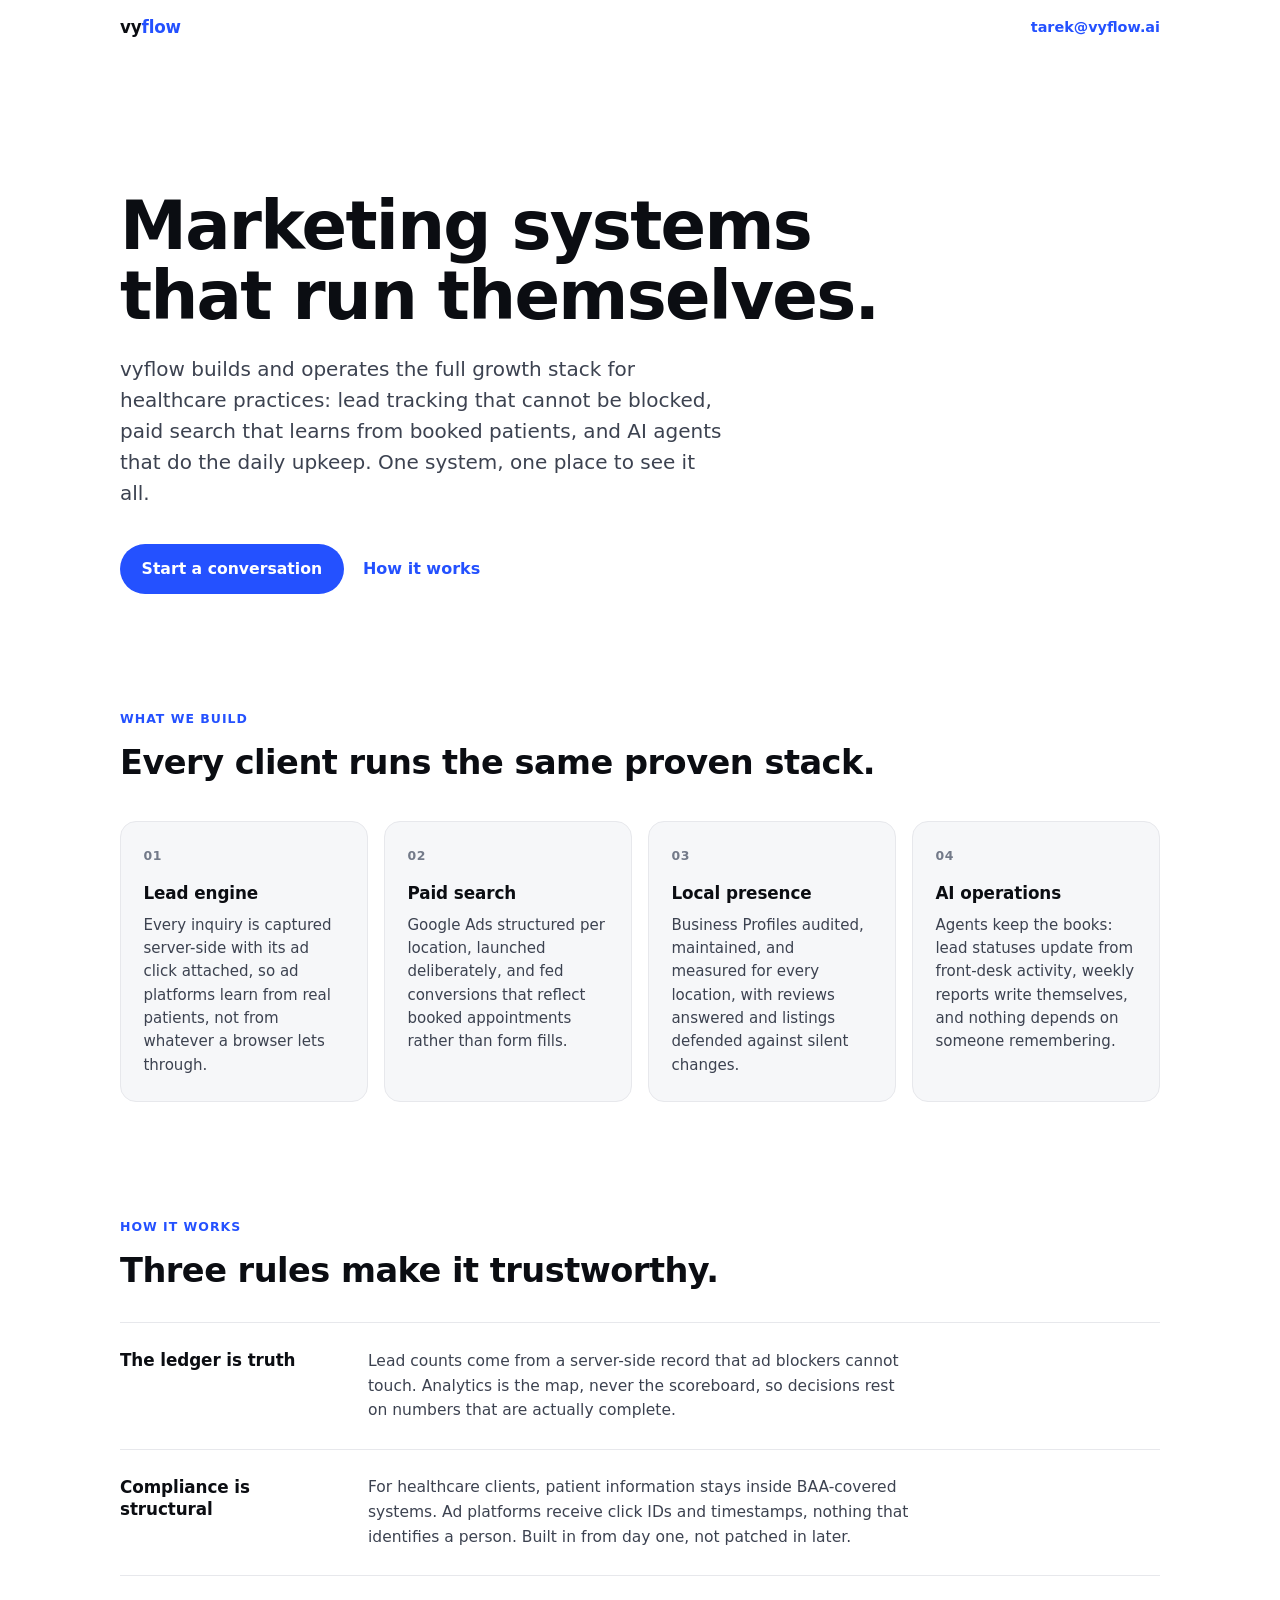
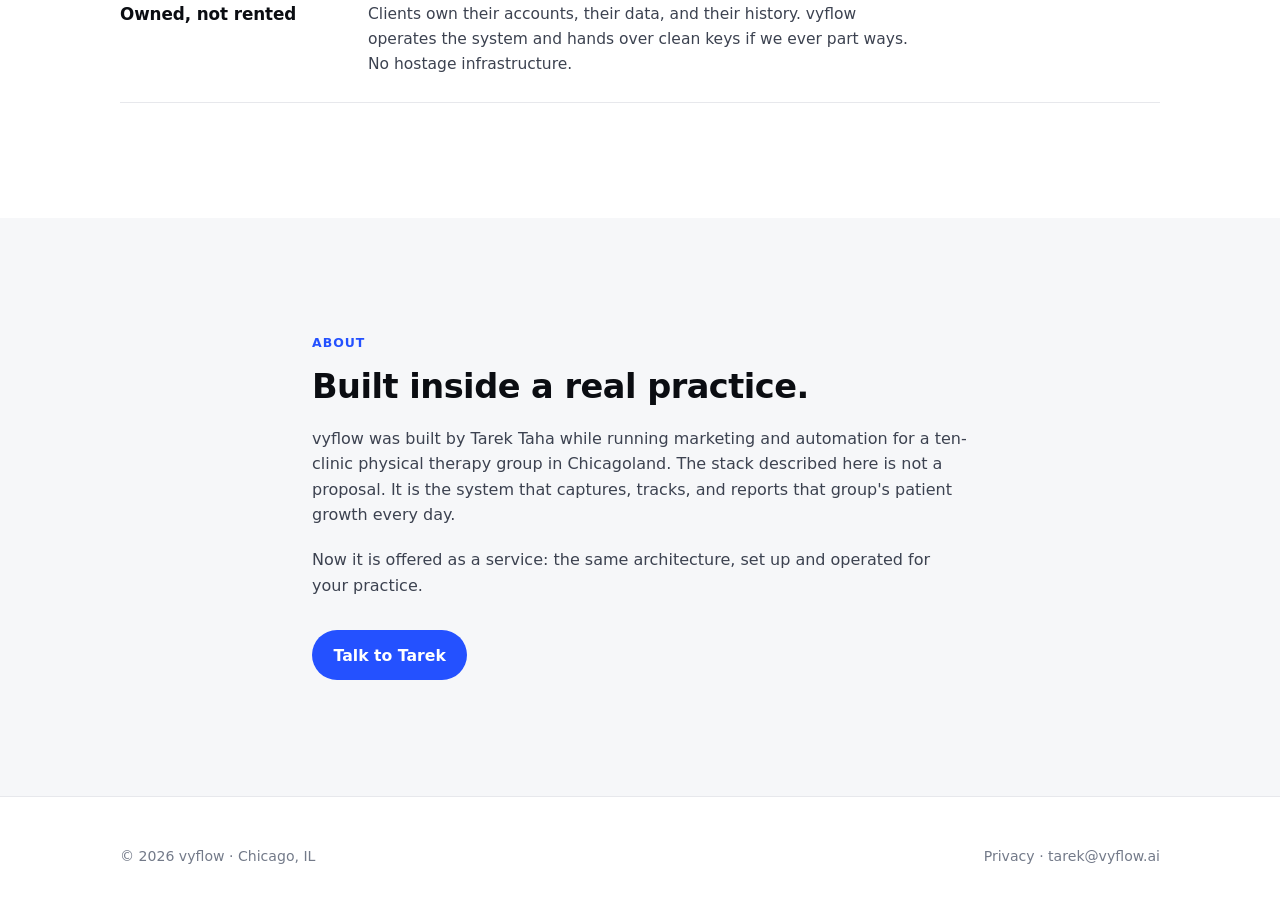
==== index.html @ 891d35fe "vyflow HQ repo: site v1 (apple-design skill), docs, scripts Co-Authored-By: Claude Fable 5 <noreply@" ====
<!doctype html>
<html lang="en">
<head>
<meta charset="utf-8">
<meta name="viewport" content="width=device-width, initial-scale=1">
<title>vyflow · Marketing systems that run themselves</title>
<meta name="description" content="vyflow builds and operates the full growth stack for healthcare practices: lead tracking, paid search, local presence, and AI automation, wired into one accountable system.">
<style>
  :root {
    --ink: #0b0d12;
    --body: #3c4250;
    --muted: #737a89;
    --line: #e7e8ec;
    --bg: #ffffff;
    --surface: #f6f7f9;
    --accent: #2451ff;
    --accent-ink: #ffffff;
    --nav-bg: rgba(255, 255, 255, 0.68);
  }
  @media (prefers-color-scheme: dark) {
    :root {
      --ink: #f2f4f8;
      --body: #b8bdc9;
      --muted: #7e8492;
      --line: #23262e;
      --bg: #0b0d12;
      --surface: #14161c;
      --accent: #5b7bff;
      --accent-ink: #0b0d12;
      --nav-bg: rgba(11, 13, 18, 0.68);
    }
  }
  @media (prefers-reduced-transparency: reduce) {
    :root { --nav-bg: var(--bg); }
    .nav { backdrop-filter: none !important; }
  }

  * { box-sizing: border-box; margin: 0; }
  html { scroll-behavior: smooth; }
  @media (prefers-reduced-motion: reduce) { html { scroll-behavior: auto; } }

  body {
    font: 100%/1.6 system-ui, -apple-system, "Segoe UI", sans-serif;
    font-optical-sizing: auto;
    background: var(--bg);
    color: var(--body);
    -webkit-font-smoothing: antialiased;
  }
  .wrap { max-width: 68rem; margin: 0 auto; padding: 0 1.5rem; }

  /* ---------- translucent chrome, scroll-edge effect instead of a hard border ---------- */
  .nav {
    position: sticky; top: 0; z-index: 10;
    background: var(--nav-bg);
    backdrop-filter: blur(20px) saturate(180%);
    -webkit-backdrop-filter: blur(20px) saturate(180%);
  }
  .nav::after {
    content: ""; position: absolute; inset: auto 0 -1px 0; height: 1px;
    background: var(--line); opacity: 0; transition: opacity 240ms ease;
  }
  .nav.is-scrolled::after { opacity: 1; }
  .nav-inner { display: flex; align-items: center; justify-content: space-between; padding: 0.9rem 1.5rem; max-width: 68rem; margin: 0 auto; }
  .logo { font-weight: 650; font-size: 1.05rem; color: var(--ink); text-decoration: none; letter-spacing: -0.01em; }
  .logo span { color: var(--accent); }
  .nav a.cta { font-size: 0.9rem; }

  /* ---------- type scale: size-specific tracking and leading ---------- */
  h1 {
    font-size: clamp(2.4rem, 6vw, 4.2rem);
    line-height: 1.04;
    letter-spacing: -0.025em;
    font-weight: 680;
    color: var(--ink);
    text-wrap: balance;
  }
  h2 {
    font-size: clamp(1.5rem, 3vw, 2.1rem);
    line-height: 1.15;
    letter-spacing: -0.015em;
    font-weight: 650;
    color: var(--ink);
    text-wrap: balance;
  }
  h3 { font-size: 1.05rem; line-height: 1.3; letter-spacing: -0.005em; font-weight: 620; color: var(--ink); }
  .lead { font-size: clamp(1.05rem, 1.8vw, 1.25rem); line-height: 1.55; max-width: 38rem; }
  .eyebrow {
    font-size: 0.78rem; font-weight: 600; letter-spacing: 0.08em; text-transform: uppercase;
    color: var(--accent); margin-bottom: 0.9rem;
  }

  /* ---------- sections ---------- */
  section { padding: clamp(4rem, 9vw, 7.5rem) 0; }
  .hero { padding-top: clamp(4.5rem, 11vw, 8.5rem); }
  .hero p.lead { margin: 1.4rem 0 2.2rem; }

  /* buttons: feedback on press, instant */
  .btn {
    display: inline-block;
    background: var(--accent); color: var(--accent-ink);
    font-weight: 600; font-size: 0.98rem;
    padding: 0.78rem 1.35rem; border-radius: 999px;
    text-decoration: none;
    transition: transform 320ms cubic-bezier(0.25, 1, 0.35, 1), box-shadow 320ms ease;
  }
  .btn:hover { transform: translateY(-1px); box-shadow: 0 6px 20px color-mix(in srgb, var(--accent) 30%, transparent); }
  .btn:active { transform: scale(0.97); transition-duration: 90ms; }
  a.quiet { color: var(--accent); text-decoration: none; font-weight: 550; }
  a.quiet:hover { text-decoration: underline; }
  .btn-row { display: flex; gap: 1.2rem; align-items: center; flex-wrap: wrap; }

  /* cards */
  .grid { display: grid; grid-template-columns: repeat(auto-fit, minmax(15rem, 1fr)); gap: 1rem; margin-top: 2.4rem; }
  .card {
    background: var(--surface);
    border: 1px solid var(--line);
    border-radius: 16px;
    padding: 1.5rem 1.4rem;
    transition: transform 420ms cubic-bezier(0.25, 1, 0.35, 1);
  }
  .card:hover { transform: translateY(-3px); }
  .card h3 { margin-bottom: 0.55rem; }
  .card p { font-size: 0.94rem; line-height: 1.55; }
  .card .num {
    font-variant-numeric: tabular-nums;
    font-size: 0.78rem; font-weight: 600; color: var(--muted);
    display: block; margin-bottom: 1.1rem; letter-spacing: 0.06em;
  }

  /* principles list */
  .principles { display: grid; gap: 0; margin-top: 2rem; border-top: 1px solid var(--line); }
  .principle {
    display: grid; grid-template-columns: minmax(9rem, 14rem) 1fr; gap: 1.5rem;
    padding: 1.6rem 0; border-bottom: 1px solid var(--line);
  }
  .principle h3 { padding-top: 0.1rem; }
  .principle p { font-size: 0.97rem; max-width: 34rem; }
  @media (max-width: 40rem) { .principle { grid-template-columns: 1fr; gap: 0.4rem; } }

  .about { background: var(--surface); }
  .about .wrap { max-width: 44rem; }
  .about p { margin-top: 1.2rem; }

  footer { padding: 3rem 0 3.5rem; border-top: 1px solid var(--line); }
  .foot { display: flex; justify-content: space-between; gap: 1rem; flex-wrap: wrap; font-size: 0.88rem; color: var(--muted); }
  .foot a { color: var(--muted); text-decoration: none; }
  .foot a:hover { color: var(--ink); }

  /* entrance: one orchestrated hero reveal, nothing scroll-triggered */
  .reveal { opacity: 0; transform: translateY(14px); animation: rise 700ms cubic-bezier(0.25, 1, 0.35, 1) forwards; }
  .reveal.d1 { animation-delay: 90ms; }
  .reveal.d2 { animation-delay: 180ms; }
  @keyframes rise { to { opacity: 1; transform: none; } }
  @media (prefers-reduced-motion: reduce) {
    .reveal { animation: fadein 240ms ease forwards; transform: none; }
    @keyframes fadein { to { opacity: 1; } }
    .btn, .card { transition: none; }
  }
</style>
</head>
<body>

<nav class="nav" id="nav">
  <div class="nav-inner">
    <a class="logo" href="/">vy<span>flow</span></a>
    <a class="quiet cta" href="mailto:tarek@vyflow.ai">tarek@vyflow.ai</a>
  </div>
</nav>

<header class="hero">
  <div class="wrap">
    <h1 class="reveal">Marketing systems that run themselves.</h1>
    <p class="lead reveal d1">vyflow builds and operates the full growth stack for healthcare practices: lead tracking that cannot be blocked, paid search that learns from booked patients, and AI agents that do the daily upkeep. One system, one place to see it all.</p>
    <div class="btn-row reveal d2">
      <a class="btn" href="mailto:tarek@vyflow.ai">Start a conversation</a>
      <a class="quiet" href="#how">How it works</a>
    </div>
  </div>
</header>

<section id="what">
  <div class="wrap">
    <div class="eyebrow">What we build</div>
    <h2>Every client runs the same proven stack.</h2>
    <div class="grid">
      <div class="card">
        <span class="num">01</span>
        <h3>Lead engine</h3>
        <p>Every inquiry is captured server-side with its ad click attached, so ad platforms learn from real patients, not from whatever a browser lets through.</p>
      </div>
      <div class="card">
        <span class="num">02</span>
        <h3>Paid search</h3>
        <p>Google Ads structured per location, launched deliberately, and fed conversions that reflect booked appointments rather than form fills.</p>
      </div>
      <div class="card">
        <span class="num">03</span>
        <h3>Local presence</h3>
        <p>Business Profiles audited, maintained, and measured for every location, with reviews answered and listings defended against silent changes.</p>
      </div>
      <div class="card">
        <span class="num">04</span>
        <h3>AI operations</h3>
        <p>Agents keep the books: lead statuses update from front-desk activity, weekly reports write themselves, and nothing depends on someone remembering.</p>
      </div>
    </div>
  </div>
</section>

<section id="how" style="padding-top:0">
  <div class="wrap">
    <div class="eyebrow">How it works</div>
    <h2>Three rules make it trustworthy.</h2>
    <div class="principles">
      <div class="principle">
        <h3>The ledger is truth</h3>
        <p>Lead counts come from a server-side record that ad blockers cannot touch. Analytics is the map, never the scoreboard, so decisions rest on numbers that are actually complete.</p>
      </div>
      <div class="principle">
        <h3>Compliance is structural</h3>
        <p>For healthcare clients, patient information stays inside BAA-covered systems. Ad platforms receive click IDs and timestamps, nothing that identifies a person. Built in from day one, not patched in later.</p>
      </div>
      <div class="principle">
        <h3>Owned, not rented</h3>
        <p>Clients own their accounts, their data, and their history. vyflow operates the system and hands over clean keys if we ever part ways. No hostage infrastructure.</p>
      </div>
    </div>
  </div>
</section>

<section class="about" id="about">
  <div class="wrap">
    <div class="eyebrow">About</div>
    <h2>Built inside a real practice.</h2>
    <p>vyflow was built by Tarek Taha while running marketing and automation for a ten-clinic physical therapy group in Chicagoland. The stack described here is not a proposal. It is the system that captures, tracks, and reports that group's patient growth every day.</p>
    <p>Now it is offered as a service: the same architecture, set up and operated for your practice.</p>
    <p style="margin-top:2rem"><a class="btn" href="mailto:tarek@vyflow.ai">Talk to Tarek</a></p>
  </div>
</section>

<footer>
  <div class="wrap foot">
    <div>© 2026 vyflow · Chicago, IL</div>
    <div><a href="/privacy.html">Privacy</a> · <a href="mailto:tarek@vyflow.ai">tarek@vyflow.ai</a></div>
  </div>
</footer>

<script>
  // Scroll-edge effect on the translucent nav: divider appears only when content passes under it.
  const nav = document.getElementById('nav');
  addEventListener('scroll', () => nav.classList.toggle('is-scrolled', scrollY > 8), { passive: true });
</script>
</body>
</html>
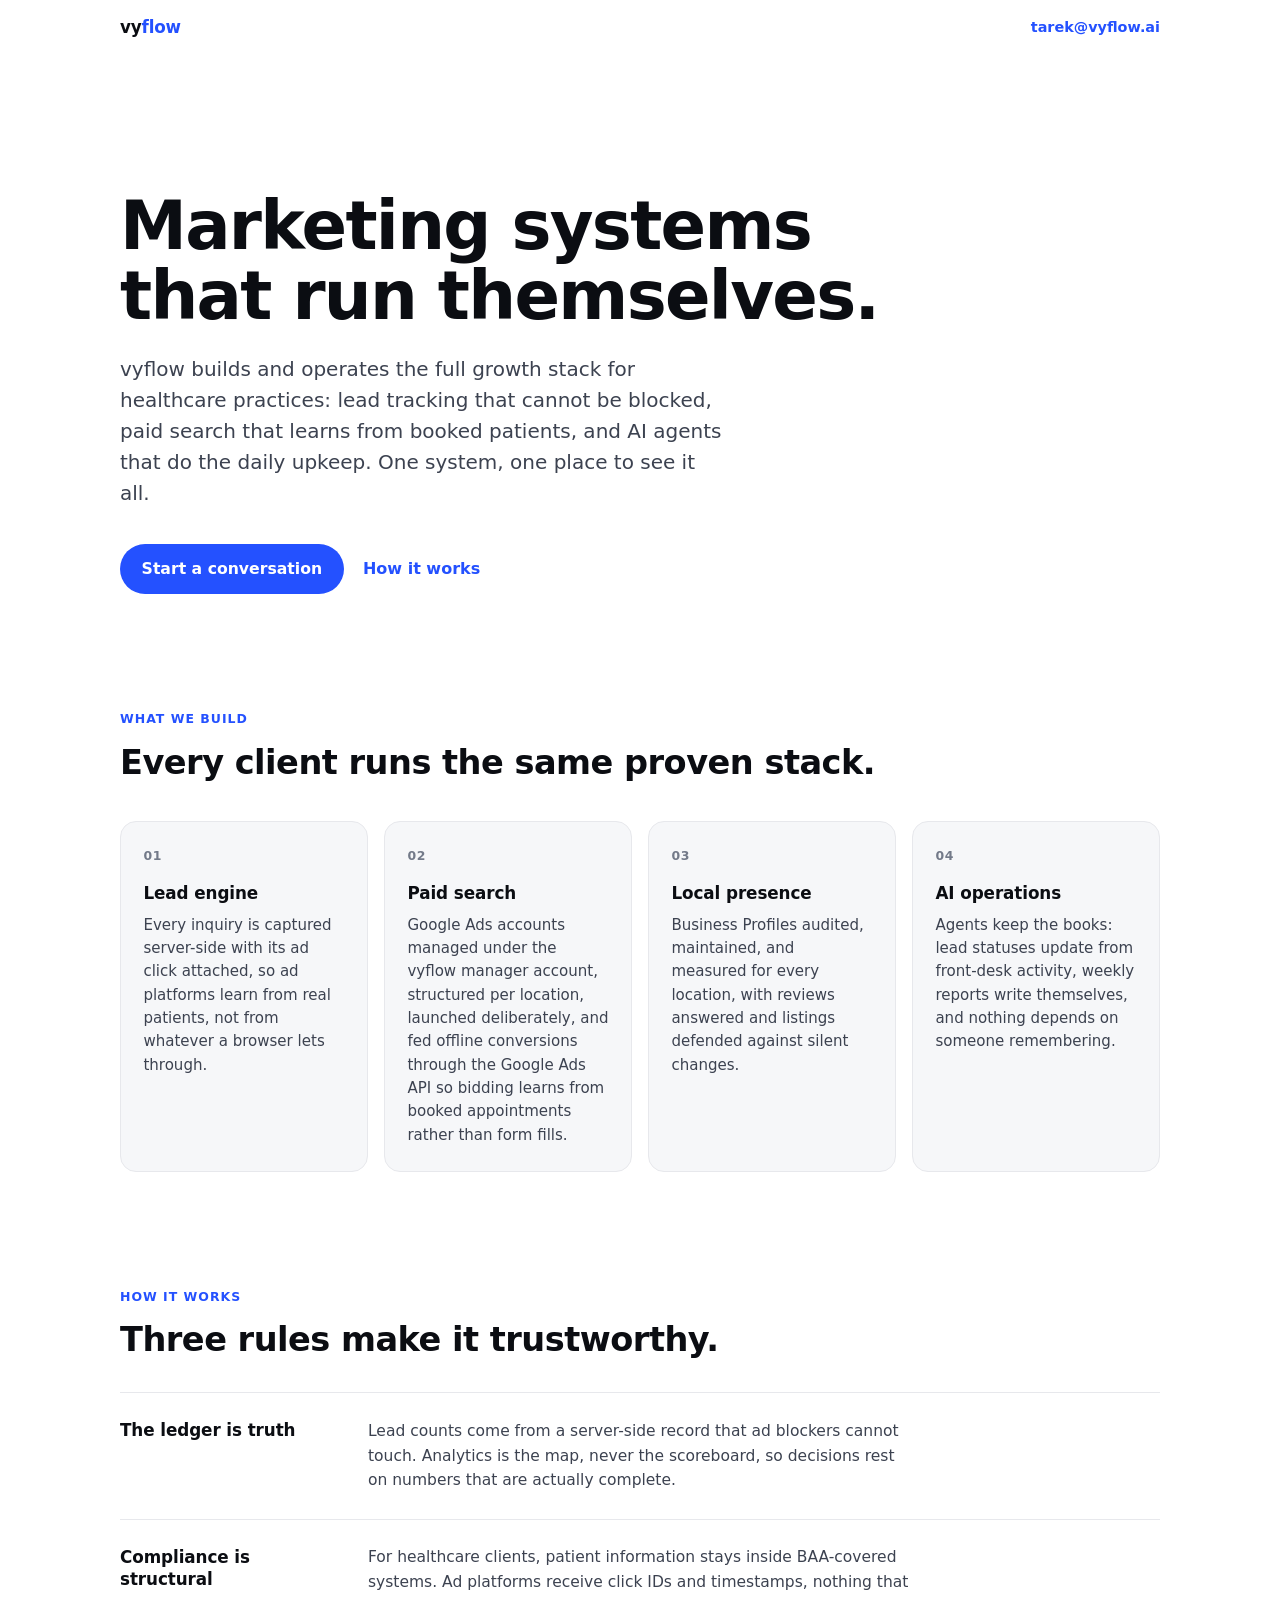
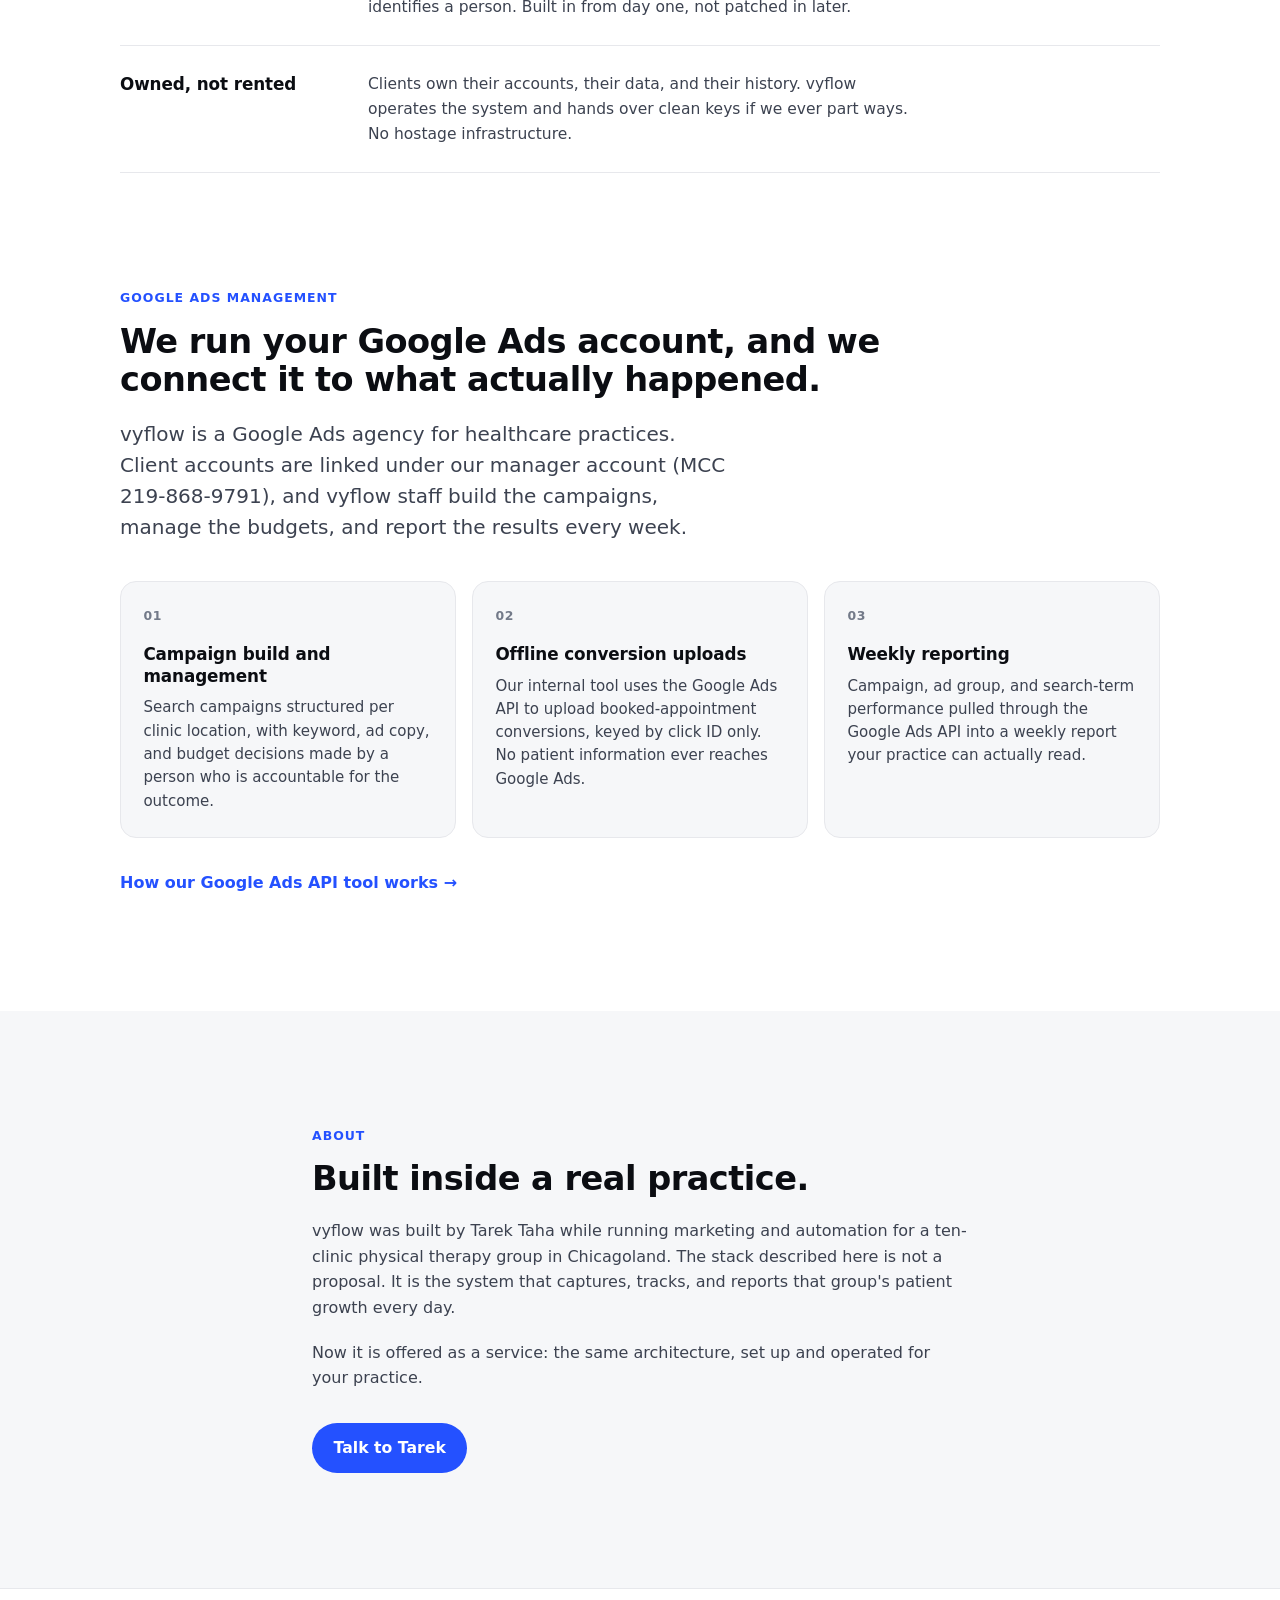
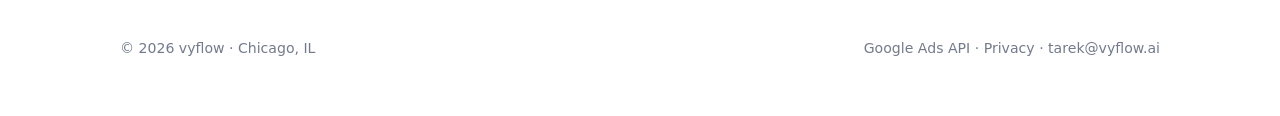
==== commit 9b513263: "site: add Google Ads API tool page, Google Ads management section, privacy data-handling section Goo" ====
--- a/index.html
+++ b/index.html
@@ -4,7 +4,7 @@
 <meta charset="utf-8">
 <meta name="viewport" content="width=device-width, initial-scale=1">
 <title>vyflow · Marketing systems that run themselves</title>
-<meta name="description" content="vyflow builds and operates the full growth stack for healthcare practices: lead tracking, paid search, local presence, and AI automation, wired into one accountable system.">
+<meta name="description" content="vyflow builds and operates the full growth stack for healthcare practices: Google Ads management, lead tracking, local presence, and AI automation, wired into one accountable system.">
 <style>
   :root {
     --ink: #0b0d12;
@@ -191,7 +191,7 @@
       <div class="card">
         <span class="num">02</span>
         <h3>Paid search</h3>
-        <p>Google Ads structured per location, launched deliberately, and fed conversions that reflect booked appointments rather than form fills.</p>
+        <p>Google Ads accounts managed under the vyflow manager account, structured per location, launched deliberately, and fed offline conversions through the Google Ads API so bidding learns from booked appointments rather than form fills.</p>
       </div>
       <div class="card">
         <span class="num">03</span>
@@ -228,6 +228,32 @@
   </div>
 </section>
 
+<section id="google-ads" style="padding-top:0">
+  <div class="wrap">
+    <div class="eyebrow">Google Ads management</div>
+    <h2>We run your Google Ads account, and we connect it to what actually happened.</h2>
+    <p class="lead" style="margin-top:1.2rem">vyflow is a Google Ads agency for healthcare practices. Client accounts are linked under our manager account (MCC 219-868-9791), and vyflow staff build the campaigns, manage the budgets, and report the results every week.</p>
+    <div class="grid">
+      <div class="card">
+        <span class="num">01</span>
+        <h3>Campaign build and management</h3>
+        <p>Search campaigns structured per clinic location, with keyword, ad copy, and budget decisions made by a person who is accountable for the outcome.</p>
+      </div>
+      <div class="card">
+        <span class="num">02</span>
+        <h3>Offline conversion uploads</h3>
+        <p>Our internal tool uses the Google Ads API to upload booked-appointment conversions, keyed by click ID only. No patient information ever reaches Google Ads.</p>
+      </div>
+      <div class="card">
+        <span class="num">03</span>
+        <h3>Weekly reporting</h3>
+        <p>Campaign, ad group, and search-term performance pulled through the Google Ads API into a weekly report your practice can actually read.</p>
+      </div>
+    </div>
+    <p style="margin-top:2rem"><a class="quiet" href="/google-ads-api.html">How our Google Ads API tool works &rarr;</a></p>
+  </div>
+</section>
+
 <section class="about" id="about">
   <div class="wrap">
     <div class="eyebrow">About</div>
@@ -241,7 +267,7 @@
 <footer>
   <div class="wrap foot">
     <div>© 2026 vyflow · Chicago, IL</div>
-    <div><a href="/privacy.html">Privacy</a> · <a href="mailto:tarek@vyflow.ai">tarek@vyflow.ai</a></div>
+    <div><a href="/google-ads-api.html">Google Ads API</a> · <a href="/privacy.html">Privacy</a> · <a href="mailto:tarek@vyflow.ai">tarek@vyflow.ai</a></div>
   </div>
 </footer>
 
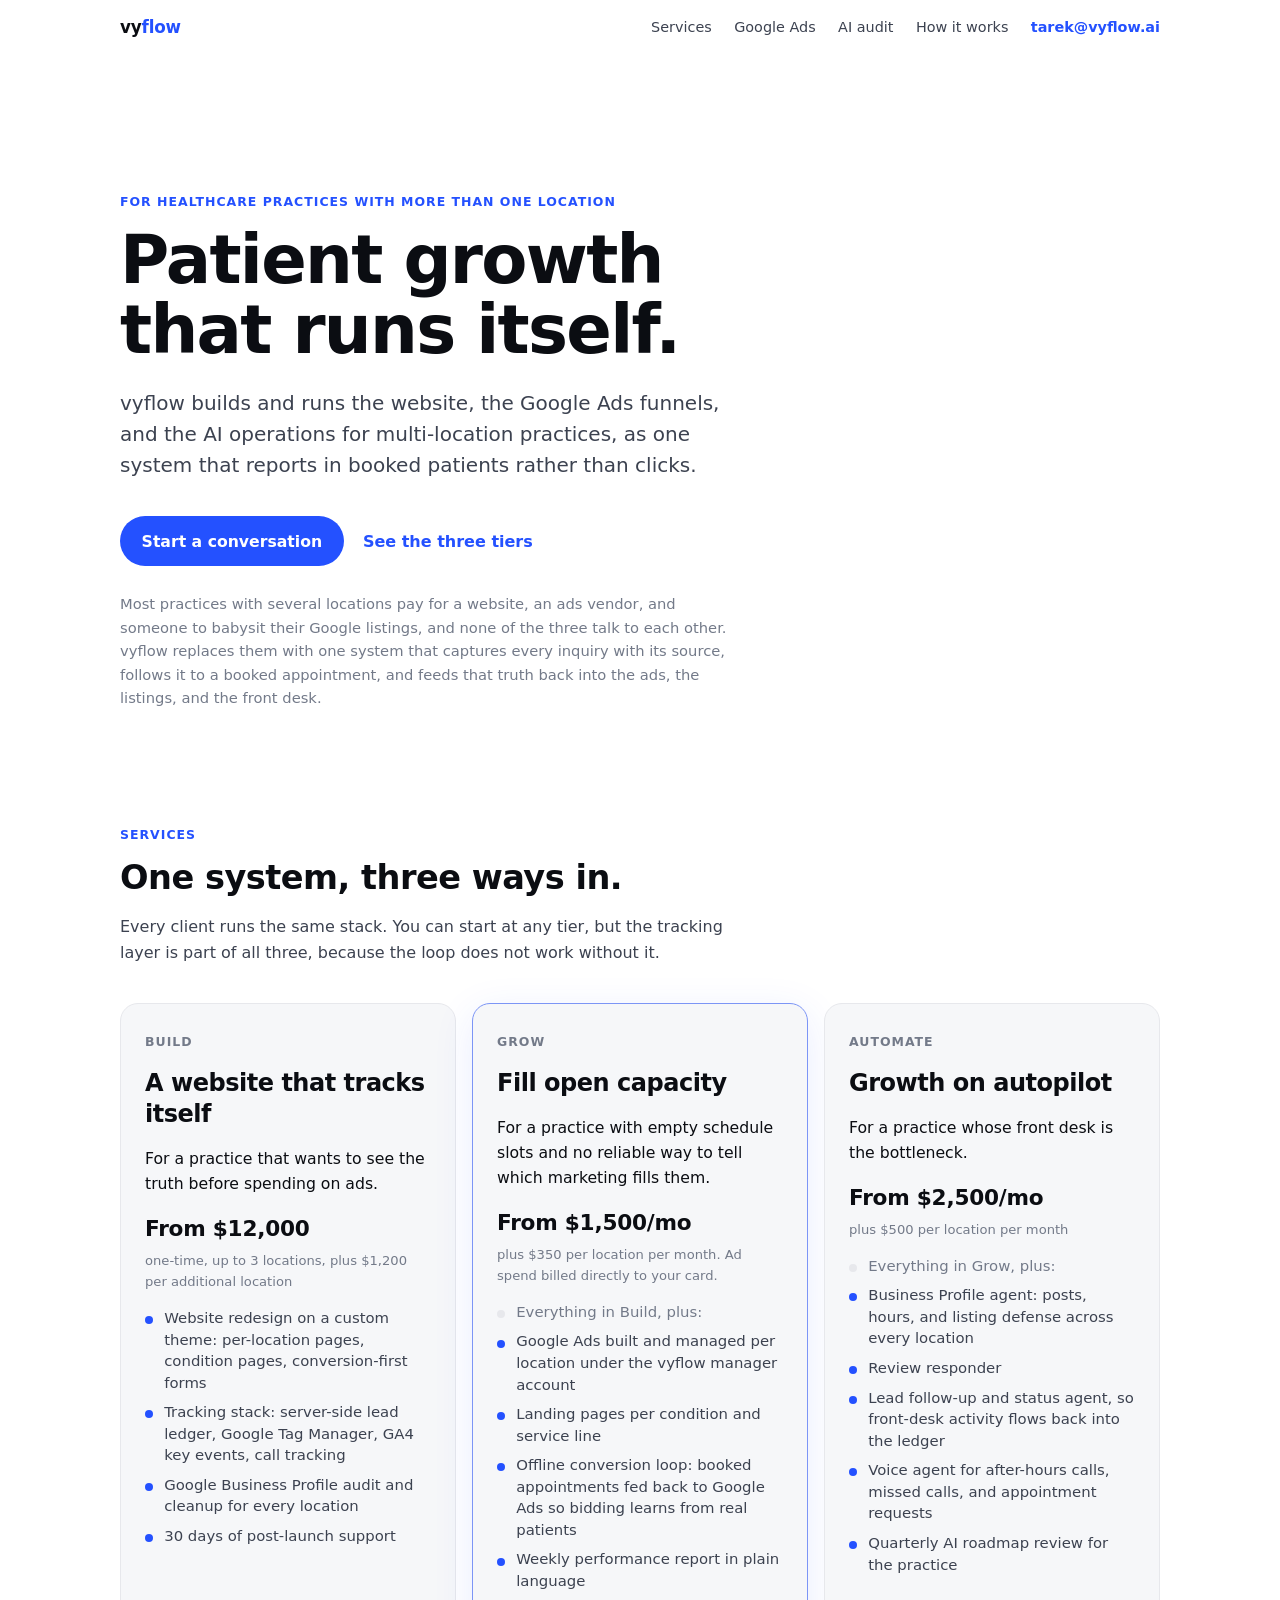
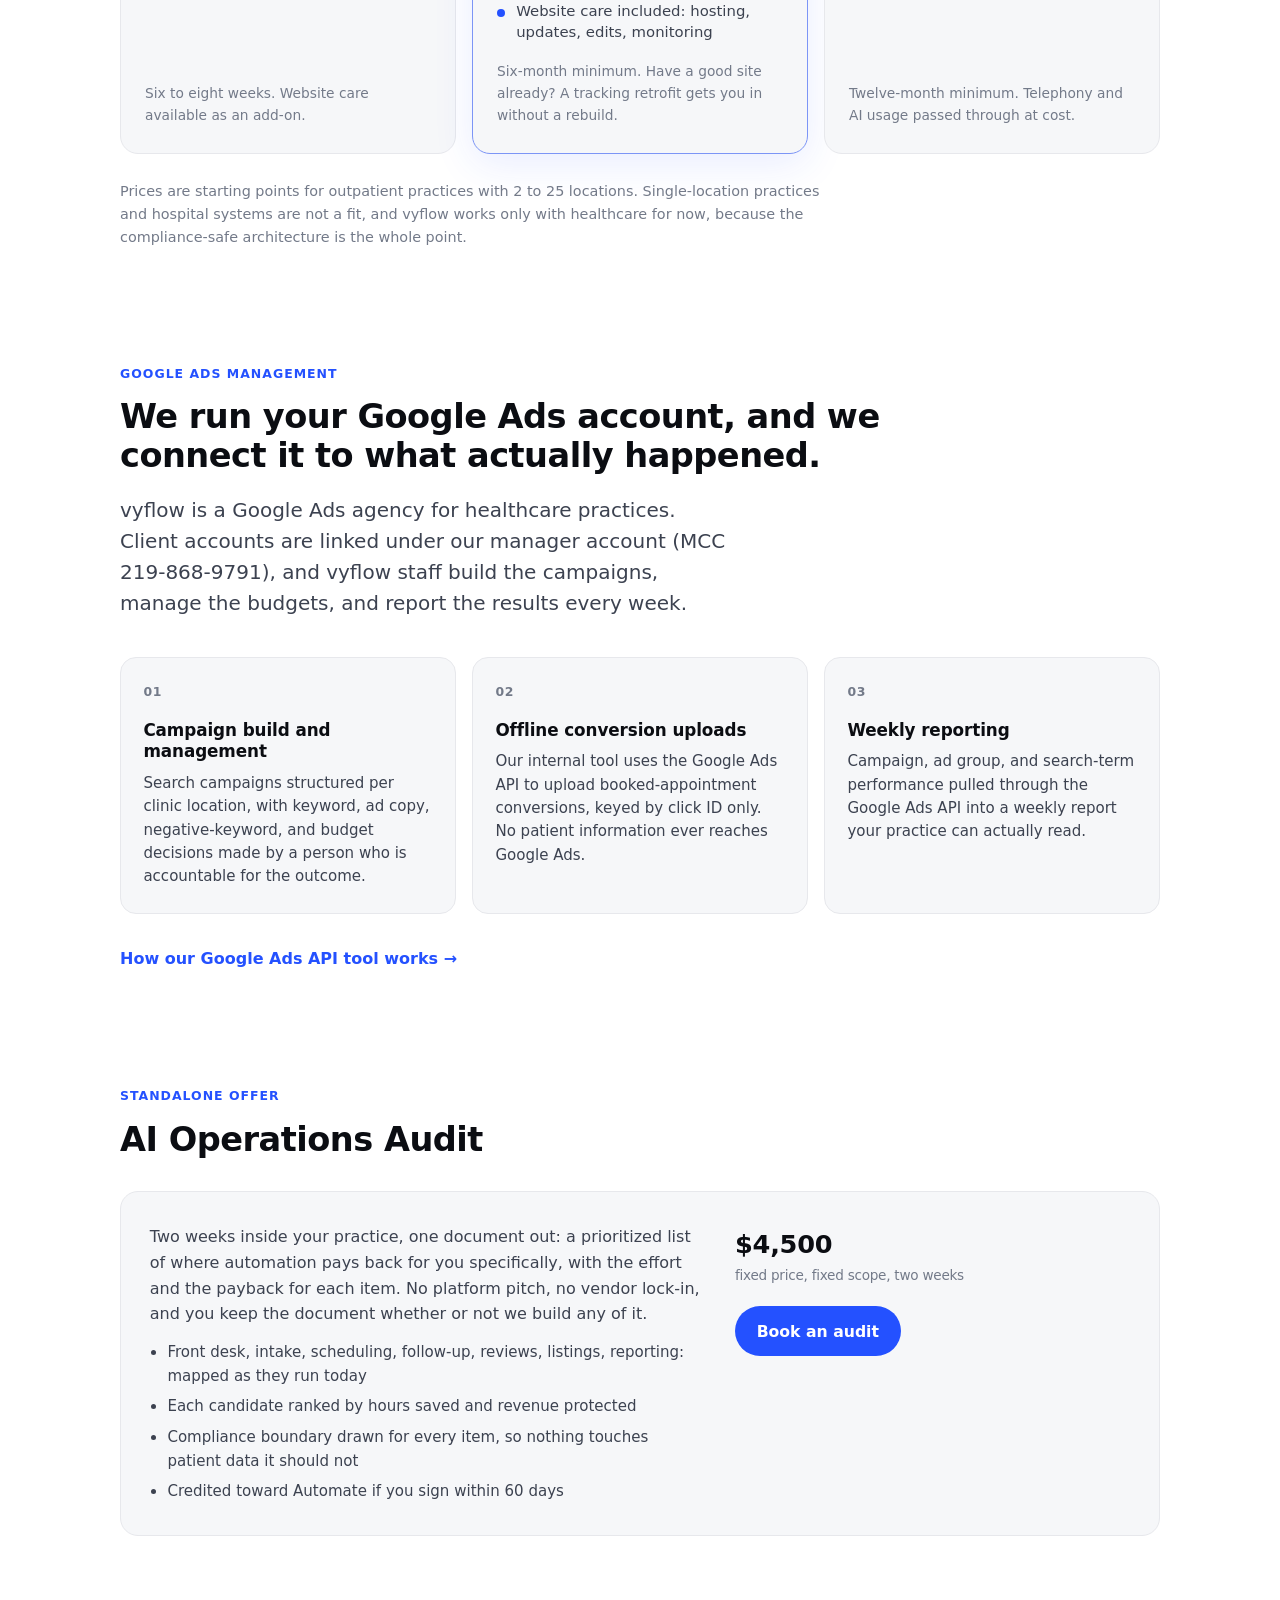
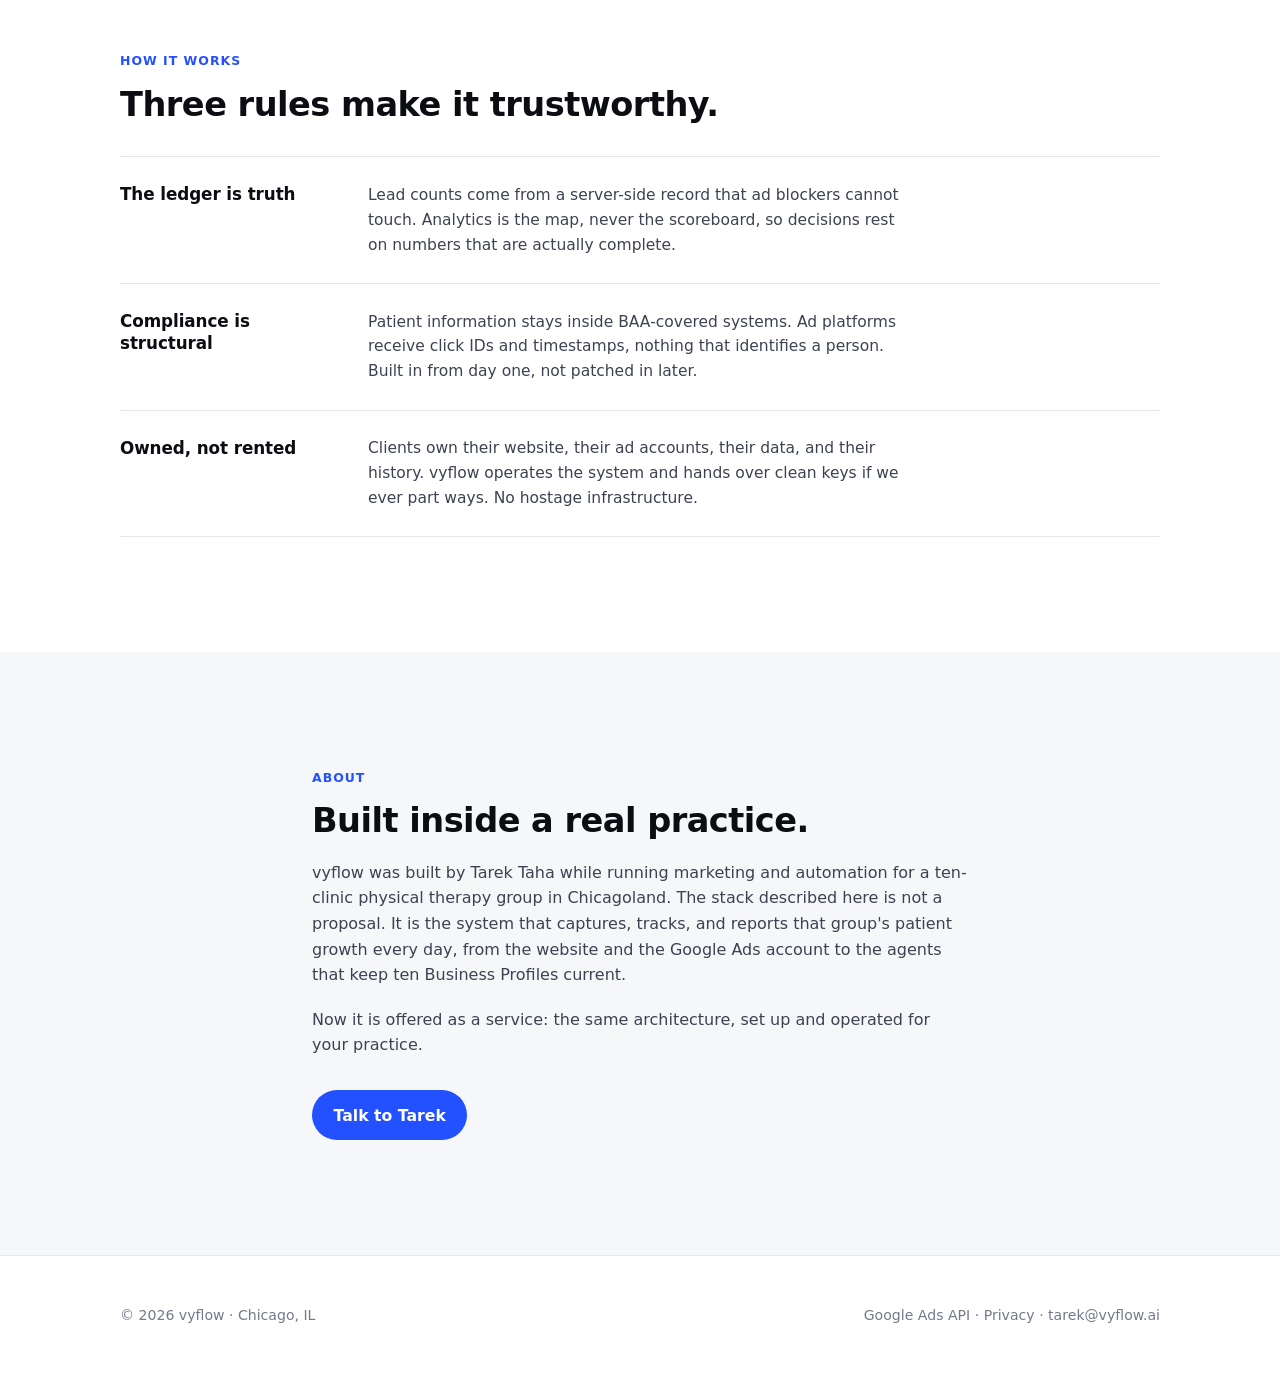
==== commit eff149c1: "site v2: positioning, three tiers, AI audit offer; Meta runbook rewrite after Business Suite audit C" ====
--- a/index.html
+++ b/index.html
@@ -3,8 +3,8 @@
 <head>
 <meta charset="utf-8">
 <meta name="viewport" content="width=device-width, initial-scale=1">
-<title>vyflow · Marketing systems that run themselves</title>
-<meta name="description" content="vyflow builds and operates the full growth stack for healthcare practices: Google Ads management, lead tracking, local presence, and AI automation, wired into one accountable system.">
+<title>vyflow · Patient growth that runs itself</title>
+<meta name="description" content="vyflow builds and runs the website, the Google Ads funnels, and the AI operations for healthcare practices with more than one location, as one system that reports in booked patients.">
 <style>
   :root {
     --ink: #0b0d12;
@@ -48,7 +48,6 @@
   }
   .wrap { max-width: 68rem; margin: 0 auto; padding: 0 1.5rem; }
 
-  /* ---------- translucent chrome, scroll-edge effect instead of a hard border ---------- */
   .nav {
     position: sticky; top: 0; z-index: 10;
     background: var(--nav-bg);
@@ -60,12 +59,15 @@
     background: var(--line); opacity: 0; transition: opacity 240ms ease;
   }
   .nav.is-scrolled::after { opacity: 1; }
-  .nav-inner { display: flex; align-items: center; justify-content: space-between; padding: 0.9rem 1.5rem; max-width: 68rem; margin: 0 auto; }
+  .nav-inner { display: flex; align-items: center; justify-content: space-between; gap: 1rem; padding: 0.9rem 1.5rem; max-width: 68rem; margin: 0 auto; }
   .logo { font-weight: 650; font-size: 1.05rem; color: var(--ink); text-decoration: none; letter-spacing: -0.01em; }
   .logo span { color: var(--accent); }
-  .nav a.cta { font-size: 0.9rem; }
-
-  /* ---------- type scale: size-specific tracking and leading ---------- */
+  .nav-links { display: flex; gap: 1.4rem; align-items: center; font-size: 0.9rem; }
+  .nav-links a { color: var(--body); text-decoration: none; }
+  .nav-links a:hover { color: var(--ink); }
+  .nav-links a.cta { color: var(--accent); font-weight: 550; }
+  @media (max-width: 40rem) { .nav-links a:not(.cta) { display: none; } }
+
   h1 {
     font-size: clamp(2.4rem, 6vw, 4.2rem);
     line-height: 1.04;
@@ -88,13 +90,13 @@
     font-size: 0.78rem; font-weight: 600; letter-spacing: 0.08em; text-transform: uppercase;
     color: var(--accent); margin-bottom: 0.9rem;
   }
-
-  /* ---------- sections ---------- */
+  .sub { max-width: 40rem; margin-top: 1rem; }
+
   section { padding: clamp(4rem, 9vw, 7.5rem) 0; }
   .hero { padding-top: clamp(4.5rem, 11vw, 8.5rem); }
   .hero p.lead { margin: 1.4rem 0 2.2rem; }
-
-  /* buttons: feedback on press, instant */
+  .hero .for { font-size: 0.92rem; color: var(--muted); margin-top: 1.6rem; max-width: 38rem; }
+
   .btn {
     display: inline-block;
     background: var(--accent); color: var(--accent-ink);
@@ -109,7 +111,6 @@
   a.quiet:hover { text-decoration: underline; }
   .btn-row { display: flex; gap: 1.2rem; align-items: center; flex-wrap: wrap; }
 
-  /* cards */
   .grid { display: grid; grid-template-columns: repeat(auto-fit, minmax(15rem, 1fr)); gap: 1rem; margin-top: 2.4rem; }
   .card {
     background: var(--surface);
@@ -127,7 +128,33 @@
     display: block; margin-bottom: 1.1rem; letter-spacing: 0.06em;
   }
 
-  /* principles list */
+  /* tiers */
+  .tiers { display: grid; grid-template-columns: repeat(auto-fit, minmax(16rem, 1fr)); gap: 1rem; margin-top: 2.4rem; align-items: stretch; }
+  .tier {
+    background: var(--surface); border: 1px solid var(--line); border-radius: 18px;
+    padding: 1.7rem 1.5rem; display: flex; flex-direction: column; gap: 1rem;
+  }
+  .tier.featured { border-color: color-mix(in srgb, var(--accent) 55%, var(--line)); box-shadow: 0 10px 40px color-mix(in srgb, var(--accent) 10%, transparent); }
+  .tier .stage { font-size: 0.78rem; font-weight: 600; letter-spacing: 0.08em; text-transform: uppercase; color: var(--muted); }
+  .tier h3 { font-size: 1.5rem; letter-spacing: -0.02em; }
+  .tier .job { font-size: 0.98rem; color: var(--ink); }
+  .tier .price { font-size: 1.35rem; font-weight: 650; color: var(--ink); letter-spacing: -0.01em; font-variant-numeric: tabular-nums; }
+  .tier .price small { display: block; font-size: 0.82rem; font-weight: 400; color: var(--muted); letter-spacing: 0; margin-top: 0.2rem; }
+  .tier ul { list-style: none; padding: 0; display: grid; gap: 0.5rem; font-size: 0.93rem; line-height: 1.45; }
+  .tier li { padding-left: 1.2rem; position: relative; }
+  .tier li::before { content: ""; position: absolute; left: 0; top: 0.55em; width: 0.5rem; height: 0.5rem; border-radius: 50%; background: var(--accent); }
+  .tier li.inherit { color: var(--muted); }
+  .tier li.inherit::before { background: var(--line); }
+  .tier .foot { margin-top: auto; font-size: 0.86rem; color: var(--muted); }
+  .note { font-size: 0.9rem; color: var(--muted); margin-top: 1.6rem; max-width: 44rem; }
+
+  /* audit offer */
+  .offer { background: var(--surface); border: 1px solid var(--line); border-radius: 18px; padding: 2rem 1.8rem; display: grid; grid-template-columns: 1.4fr 1fr; gap: 2rem; margin-top: 2rem; }
+  .offer .price { font-size: 1.6rem; font-weight: 650; color: var(--ink); letter-spacing: -0.01em; }
+  .offer .price small { display: block; font-size: 0.85rem; font-weight: 400; color: var(--muted); }
+  .offer ul { padding-left: 1.1rem; font-size: 0.94rem; display: grid; gap: 0.4rem; margin-top: 0.8rem; }
+  @media (max-width: 44rem) { .offer { grid-template-columns: 1fr; } }
+
   .principles { display: grid; gap: 0; margin-top: 2rem; border-top: 1px solid var(--line); }
   .principle {
     display: grid; grid-template-columns: minmax(9rem, 14rem) 1fr; gap: 1.5rem;
@@ -146,7 +173,6 @@
   .foot a { color: var(--muted); text-decoration: none; }
   .foot a:hover { color: var(--ink); }
 
-  /* entrance: one orchestrated hero reveal, nothing scroll-triggered */
   .reveal { opacity: 0; transform: translateY(14px); animation: rise 700ms cubic-bezier(0.25, 1, 0.35, 1) forwards; }
   .reveal.d1 { animation-delay: 90ms; }
   .reveal.d2 { animation-delay: 180ms; }
@@ -163,68 +189,83 @@
 <nav class="nav" id="nav">
   <div class="nav-inner">
     <a class="logo" href="/">vy<span>flow</span></a>
-    <a class="quiet cta" href="mailto:tarek@vyflow.ai">tarek@vyflow.ai</a>
+    <div class="nav-links">
+      <a href="#services">Services</a>
+      <a href="#google-ads">Google Ads</a>
+      <a href="#audit">AI audit</a>
+      <a href="#how">How it works</a>
+      <a class="cta" href="mailto:tarek@vyflow.ai">tarek@vyflow.ai</a>
+    </div>
   </div>
 </nav>
 
 <header class="hero">
   <div class="wrap">
-    <h1 class="reveal">Marketing systems that run themselves.</h1>
-    <p class="lead reveal d1">vyflow builds and operates the full growth stack for healthcare practices: lead tracking that cannot be blocked, paid search that learns from booked patients, and AI agents that do the daily upkeep. One system, one place to see it all.</p>
+    <div class="eyebrow reveal">For healthcare practices with more than one location</div>
+    <h1 class="reveal">Patient growth that runs itself.</h1>
+    <p class="lead reveal d1">vyflow builds and runs the website, the Google Ads funnels, and the AI operations for multi-location practices, as one system that reports in booked patients rather than clicks.</p>
     <div class="btn-row reveal d2">
       <a class="btn" href="mailto:tarek@vyflow.ai">Start a conversation</a>
-      <a class="quiet" href="#how">How it works</a>
-    </div>
+      <a class="quiet" href="#services">See the three tiers</a>
+    </div>
+    <p class="for reveal d2">Most practices with several locations pay for a website, an ads vendor, and someone to babysit their Google listings, and none of the three talk to each other. vyflow replaces them with one system that captures every inquiry with its source, follows it to a booked appointment, and feeds that truth back into the ads, the listings, and the front desk.</p>
   </div>
 </header>
 
-<section id="what">
-  <div class="wrap">
-    <div class="eyebrow">What we build</div>
-    <h2>Every client runs the same proven stack.</h2>
-    <div class="grid">
-      <div class="card">
-        <span class="num">01</span>
-        <h3>Lead engine</h3>
-        <p>Every inquiry is captured server-side with its ad click attached, so ad platforms learn from real patients, not from whatever a browser lets through.</p>
-      </div>
-      <div class="card">
-        <span class="num">02</span>
-        <h3>Paid search</h3>
-        <p>Google Ads accounts managed under the vyflow manager account, structured per location, launched deliberately, and fed offline conversions through the Google Ads API so bidding learns from booked appointments rather than form fills.</p>
-      </div>
-      <div class="card">
-        <span class="num">03</span>
-        <h3>Local presence</h3>
-        <p>Business Profiles audited, maintained, and measured for every location, with reviews answered and listings defended against silent changes.</p>
-      </div>
-      <div class="card">
-        <span class="num">04</span>
-        <h3>AI operations</h3>
-        <p>Agents keep the books: lead statuses update from front-desk activity, weekly reports write themselves, and nothing depends on someone remembering.</p>
-      </div>
-    </div>
-  </div>
-</section>
-
-<section id="how" style="padding-top:0">
-  <div class="wrap">
-    <div class="eyebrow">How it works</div>
-    <h2>Three rules make it trustworthy.</h2>
-    <div class="principles">
-      <div class="principle">
-        <h3>The ledger is truth</h3>
-        <p>Lead counts come from a server-side record that ad blockers cannot touch. Analytics is the map, never the scoreboard, so decisions rest on numbers that are actually complete.</p>
-      </div>
-      <div class="principle">
-        <h3>Compliance is structural</h3>
-        <p>For healthcare clients, patient information stays inside BAA-covered systems. Ad platforms receive click IDs and timestamps, nothing that identifies a person. Built in from day one, not patched in later.</p>
-      </div>
-      <div class="principle">
-        <h3>Owned, not rented</h3>
-        <p>Clients own their accounts, their data, and their history. vyflow operates the system and hands over clean keys if we ever part ways. No hostage infrastructure.</p>
-      </div>
-    </div>
+<section id="services">
+  <div class="wrap">
+    <div class="eyebrow">Services</div>
+    <h2>One system, three ways in.</h2>
+    <p class="sub">Every client runs the same stack. You can start at any tier, but the tracking layer is part of all three, because the loop does not work without it.</p>
+
+    <div class="tiers">
+      <div class="tier">
+        <div class="stage">Build</div>
+        <h3>A website that tracks itself</h3>
+        <p class="job">For a practice that wants to see the truth before spending on ads.</p>
+        <div class="price">From $12,000<small>one-time, up to 3 locations, plus $1,200 per additional location</small></div>
+        <ul>
+          <li>Website redesign on a custom theme: per-location pages, condition pages, conversion-first forms</li>
+          <li>Tracking stack: server-side lead ledger, Google Tag Manager, GA4 key events, call tracking</li>
+          <li>Google Business Profile audit and cleanup for every location</li>
+          <li>30 days of post-launch support</li>
+        </ul>
+        <div class="foot">Six to eight weeks. Website care available as an add-on.</div>
+      </div>
+
+      <div class="tier featured">
+        <div class="stage">Grow</div>
+        <h3>Fill open capacity</h3>
+        <p class="job">For a practice with empty schedule slots and no reliable way to tell which marketing fills them.</p>
+        <div class="price">From $1,500/mo<small>plus $350 per location per month. Ad spend billed directly to your card.</small></div>
+        <ul>
+          <li class="inherit">Everything in Build, plus:</li>
+          <li>Google Ads built and managed per location under the vyflow manager account</li>
+          <li>Landing pages per condition and service line</li>
+          <li>Offline conversion loop: booked appointments fed back to Google Ads so bidding learns from real patients</li>
+          <li>Weekly performance report in plain language</li>
+          <li>Website care included: hosting, updates, edits, monitoring</li>
+        </ul>
+        <div class="foot">Six-month minimum. Have a good site already? A tracking retrofit gets you in without a rebuild.</div>
+      </div>
+
+      <div class="tier">
+        <div class="stage">Automate</div>
+        <h3>Growth on autopilot</h3>
+        <p class="job">For a practice whose front desk is the bottleneck.</p>
+        <div class="price">From $2,500/mo<small>plus $500 per location per month</small></div>
+        <ul>
+          <li class="inherit">Everything in Grow, plus:</li>
+          <li>Business Profile agent: posts, hours, and listing defense across every location</li>
+          <li>Review responder</li>
+          <li>Lead follow-up and status agent, so front-desk activity flows back into the ledger</li>
+          <li>Voice agent for after-hours calls, missed calls, and appointment requests</li>
+          <li>Quarterly AI roadmap review for the practice</li>
+        </ul>
+        <div class="foot">Twelve-month minimum. Telephony and AI usage passed through at cost.</div>
+      </div>
+    </div>
+    <p class="note">Prices are starting points for outpatient practices with 2 to 25 locations. Single-location practices and hospital systems are not a fit, and vyflow works only with healthcare for now, because the compliance-safe architecture is the whole point.</p>
   </div>
 </section>
 
@@ -237,7 +278,7 @@
       <div class="card">
         <span class="num">01</span>
         <h3>Campaign build and management</h3>
-        <p>Search campaigns structured per clinic location, with keyword, ad copy, and budget decisions made by a person who is accountable for the outcome.</p>
+        <p>Search campaigns structured per clinic location, with keyword, ad copy, negative-keyword, and budget decisions made by a person who is accountable for the outcome.</p>
       </div>
       <div class="card">
         <span class="num">02</span>
@@ -254,11 +295,54 @@
   </div>
 </section>
 
+<section id="audit" style="padding-top:0">
+  <div class="wrap">
+    <div class="eyebrow">Standalone offer</div>
+    <h2>AI Operations Audit</h2>
+    <div class="offer">
+      <div>
+        <p>Two weeks inside your practice, one document out: a prioritized list of where automation pays back for you specifically, with the effort and the payback for each item. No platform pitch, no vendor lock-in, and you keep the document whether or not we build any of it.</p>
+        <ul>
+          <li>Front desk, intake, scheduling, follow-up, reviews, listings, reporting: mapped as they run today</li>
+          <li>Each candidate ranked by hours saved and revenue protected</li>
+          <li>Compliance boundary drawn for every item, so nothing touches patient data it should not</li>
+          <li>Credited toward Automate if you sign within 60 days</li>
+        </ul>
+      </div>
+      <div>
+        <div class="price">$4,500<small>fixed price, fixed scope, two weeks</small></div>
+        <p style="margin-top:1.2rem"><a class="btn" href="mailto:tarek@vyflow.ai?subject=AI%20Operations%20Audit">Book an audit</a></p>
+      </div>
+    </div>
+  </div>
+</section>
+
+<section id="how" style="padding-top:0">
+  <div class="wrap">
+    <div class="eyebrow">How it works</div>
+    <h2>Three rules make it trustworthy.</h2>
+    <div class="principles">
+      <div class="principle">
+        <h3>The ledger is truth</h3>
+        <p>Lead counts come from a server-side record that ad blockers cannot touch. Analytics is the map, never the scoreboard, so decisions rest on numbers that are actually complete.</p>
+      </div>
+      <div class="principle">
+        <h3>Compliance is structural</h3>
+        <p>Patient information stays inside BAA-covered systems. Ad platforms receive click IDs and timestamps, nothing that identifies a person. Built in from day one, not patched in later.</p>
+      </div>
+      <div class="principle">
+        <h3>Owned, not rented</h3>
+        <p>Clients own their website, their ad accounts, their data, and their history. vyflow operates the system and hands over clean keys if we ever part ways. No hostage infrastructure.</p>
+      </div>
+    </div>
+  </div>
+</section>
+
 <section class="about" id="about">
   <div class="wrap">
     <div class="eyebrow">About</div>
     <h2>Built inside a real practice.</h2>
-    <p>vyflow was built by Tarek Taha while running marketing and automation for a ten-clinic physical therapy group in Chicagoland. The stack described here is not a proposal. It is the system that captures, tracks, and reports that group's patient growth every day.</p>
+    <p>vyflow was built by Tarek Taha while running marketing and automation for a ten-clinic physical therapy group in Chicagoland. The stack described here is not a proposal. It is the system that captures, tracks, and reports that group's patient growth every day, from the website and the Google Ads account to the agents that keep ten Business Profiles current.</p>
     <p>Now it is offered as a service: the same architecture, set up and operated for your practice.</p>
     <p style="margin-top:2rem"><a class="btn" href="mailto:tarek@vyflow.ai">Talk to Tarek</a></p>
   </div>
@@ -272,7 +356,6 @@
 </footer>
 
 <script>
-  // Scroll-edge effect on the translucent nav: divider appears only when content passes under it.
   const nav = document.getElementById('nav');
   addEventListener('scroll', () => nav.classList.toggle('is-scrolled', scrollY > 8), { passive: true });
 </script>
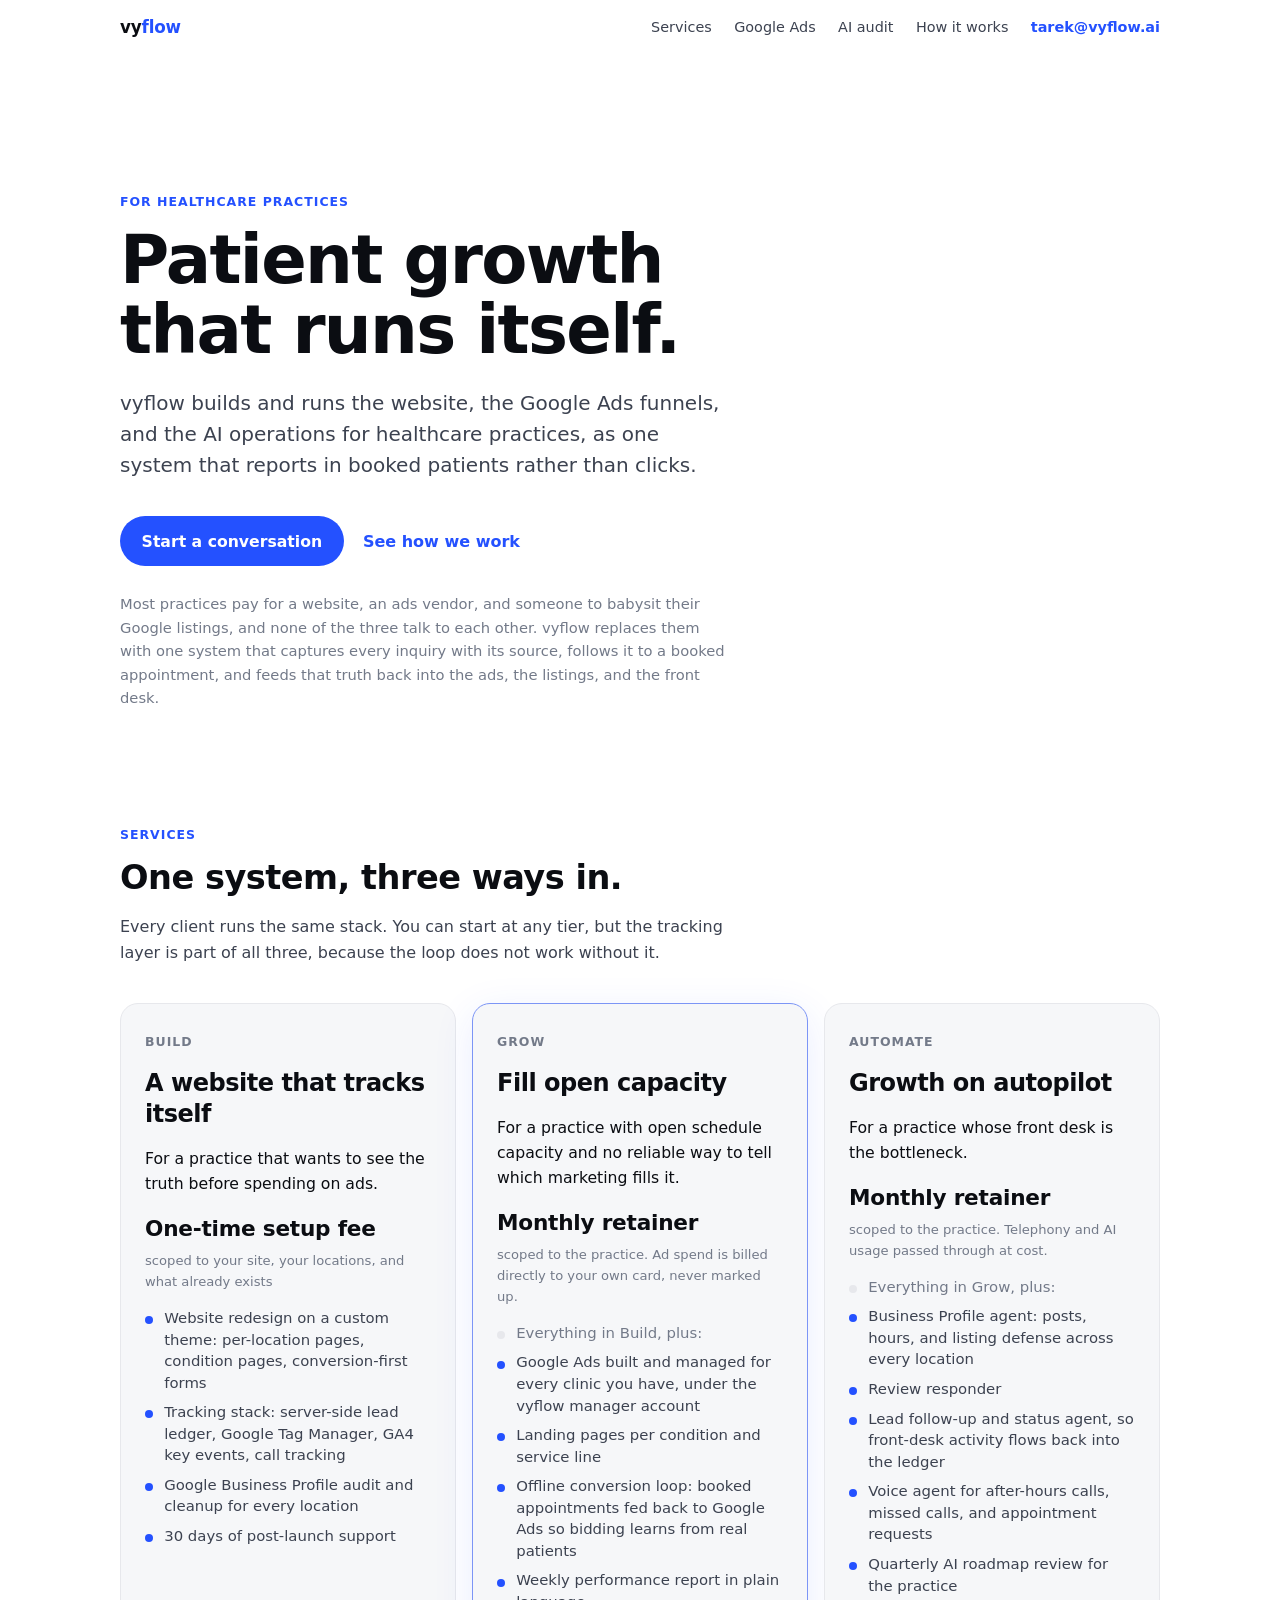
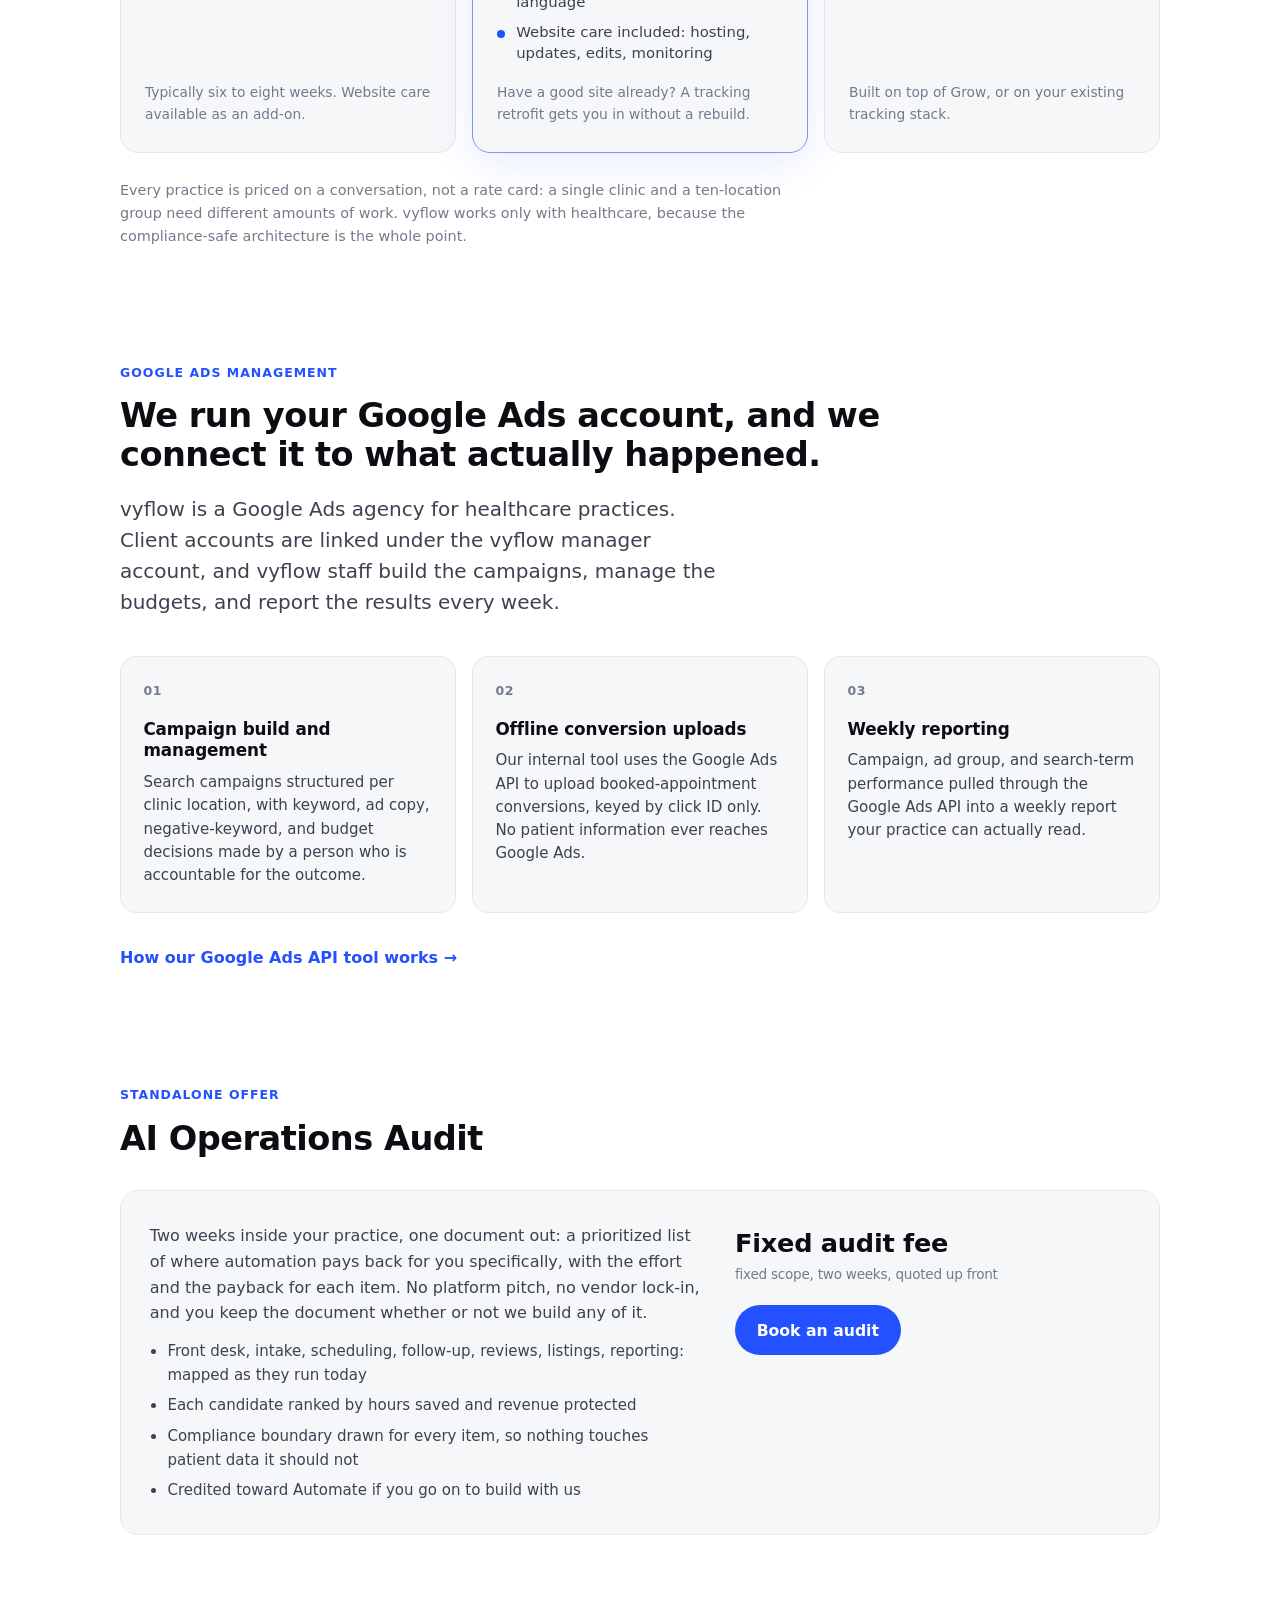
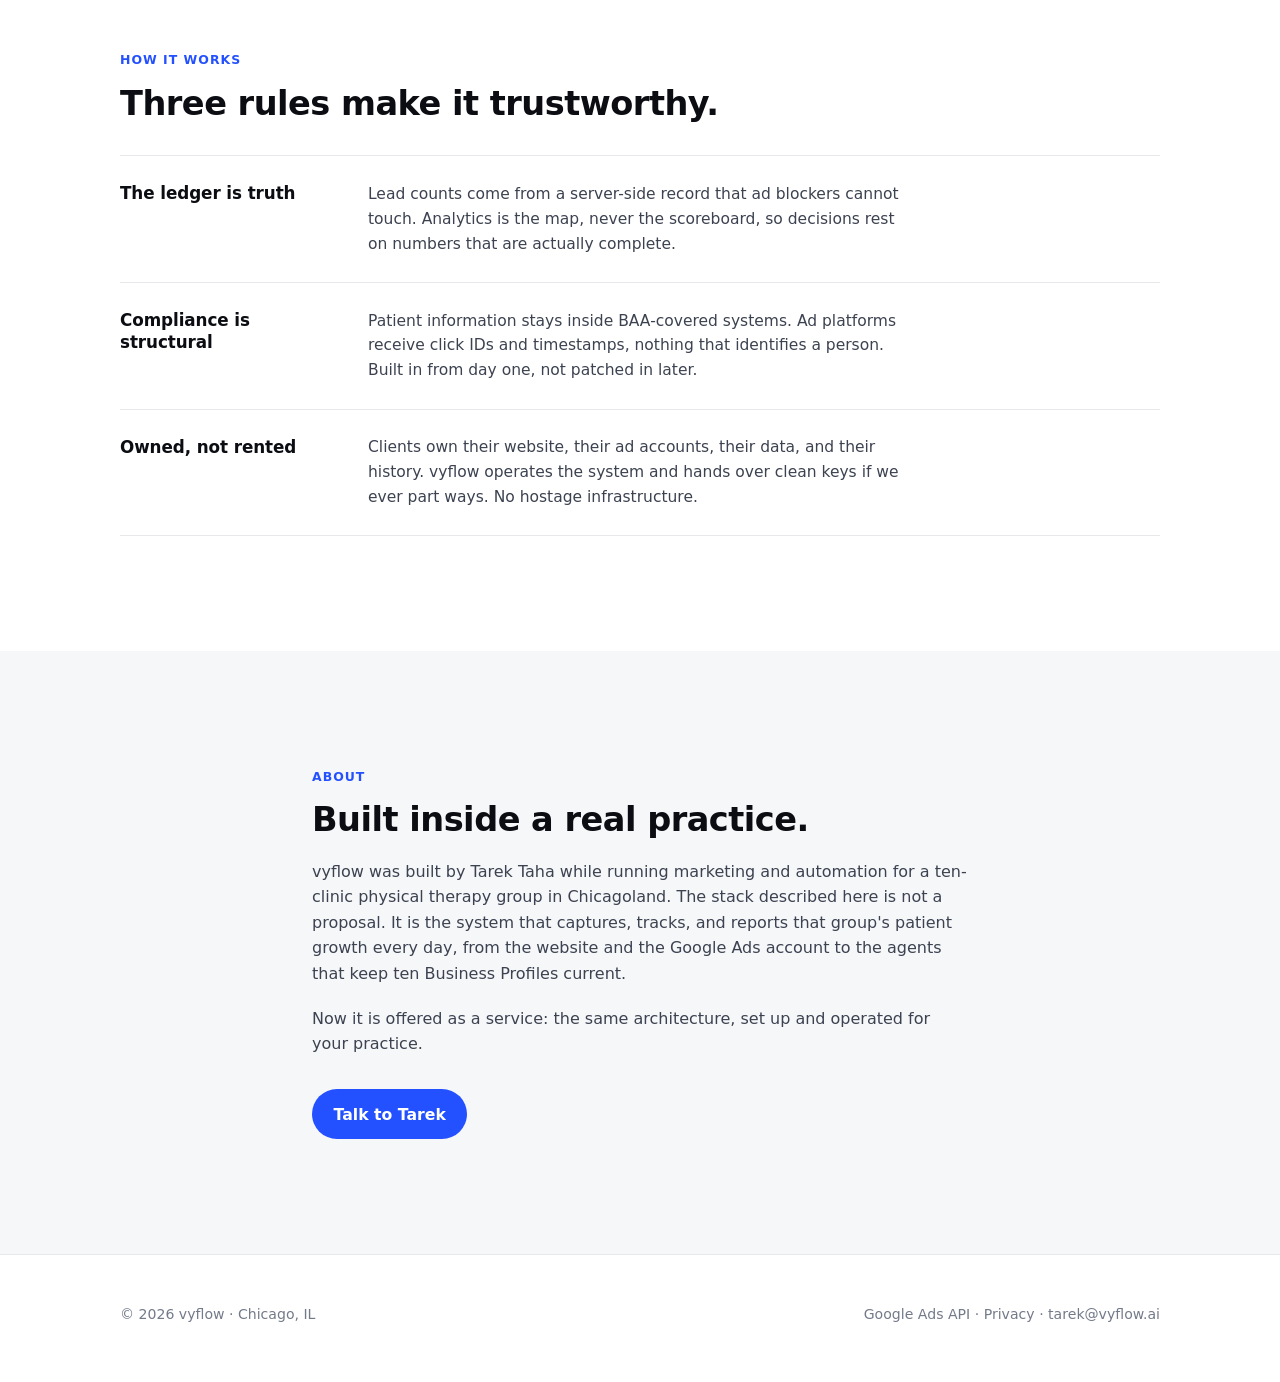
==== commit 94b15bb3: "site: serve single-location practices, remove published prices and MCC number Co-Authored-By: Claude" ====
--- a/index.html
+++ b/index.html
@@ -4,7 +4,7 @@
 <meta charset="utf-8">
 <meta name="viewport" content="width=device-width, initial-scale=1">
 <title>vyflow · Patient growth that runs itself</title>
-<meta name="description" content="vyflow builds and runs the website, the Google Ads funnels, and the AI operations for healthcare practices with more than one location, as one system that reports in booked patients.">
+<meta name="description" content="vyflow builds and runs the website, the Google Ads funnels, and the AI operations for healthcare practices, as one system that reports in booked patients.">
 <style>
   :root {
     --ink: #0b0d12;
@@ -201,14 +201,14 @@
 
 <header class="hero">
   <div class="wrap">
-    <div class="eyebrow reveal">For healthcare practices with more than one location</div>
+    <div class="eyebrow reveal">For healthcare practices</div>
     <h1 class="reveal">Patient growth that runs itself.</h1>
-    <p class="lead reveal d1">vyflow builds and runs the website, the Google Ads funnels, and the AI operations for multi-location practices, as one system that reports in booked patients rather than clicks.</p>
+    <p class="lead reveal d1">vyflow builds and runs the website, the Google Ads funnels, and the AI operations for healthcare practices, as one system that reports in booked patients rather than clicks.</p>
     <div class="btn-row reveal d2">
       <a class="btn" href="mailto:tarek@vyflow.ai">Start a conversation</a>
-      <a class="quiet" href="#services">See the three tiers</a>
-    </div>
-    <p class="for reveal d2">Most practices with several locations pay for a website, an ads vendor, and someone to babysit their Google listings, and none of the three talk to each other. vyflow replaces them with one system that captures every inquiry with its source, follows it to a booked appointment, and feeds that truth back into the ads, the listings, and the front desk.</p>
+      <a class="quiet" href="#services">See how we work</a>
+    </div>
+    <p class="for reveal d2">Most practices pay for a website, an ads vendor, and someone to babysit their Google listings, and none of the three talk to each other. vyflow replaces them with one system that captures every inquiry with its source, follows it to a booked appointment, and feeds that truth back into the ads, the listings, and the front desk.</p>
   </div>
 </header>
 
@@ -223,37 +223,37 @@
         <div class="stage">Build</div>
         <h3>A website that tracks itself</h3>
         <p class="job">For a practice that wants to see the truth before spending on ads.</p>
-        <div class="price">From $12,000<small>one-time, up to 3 locations, plus $1,200 per additional location</small></div>
+        <div class="price">One-time setup fee<small>scoped to your site, your locations, and what already exists</small></div>
         <ul>
           <li>Website redesign on a custom theme: per-location pages, condition pages, conversion-first forms</li>
           <li>Tracking stack: server-side lead ledger, Google Tag Manager, GA4 key events, call tracking</li>
           <li>Google Business Profile audit and cleanup for every location</li>
           <li>30 days of post-launch support</li>
         </ul>
-        <div class="foot">Six to eight weeks. Website care available as an add-on.</div>
+        <div class="foot">Typically six to eight weeks. Website care available as an add-on.</div>
       </div>
 
       <div class="tier featured">
         <div class="stage">Grow</div>
         <h3>Fill open capacity</h3>
-        <p class="job">For a practice with empty schedule slots and no reliable way to tell which marketing fills them.</p>
-        <div class="price">From $1,500/mo<small>plus $350 per location per month. Ad spend billed directly to your card.</small></div>
+        <p class="job">For a practice with open schedule capacity and no reliable way to tell which marketing fills it.</p>
+        <div class="price">Monthly retainer<small>scoped to the practice. Ad spend is billed directly to your own card, never marked up.</small></div>
         <ul>
           <li class="inherit">Everything in Build, plus:</li>
-          <li>Google Ads built and managed per location under the vyflow manager account</li>
+          <li>Google Ads built and managed for every clinic you have, under the vyflow manager account</li>
           <li>Landing pages per condition and service line</li>
           <li>Offline conversion loop: booked appointments fed back to Google Ads so bidding learns from real patients</li>
           <li>Weekly performance report in plain language</li>
           <li>Website care included: hosting, updates, edits, monitoring</li>
         </ul>
-        <div class="foot">Six-month minimum. Have a good site already? A tracking retrofit gets you in without a rebuild.</div>
+        <div class="foot">Have a good site already? A tracking retrofit gets you in without a rebuild.</div>
       </div>
 
       <div class="tier">
         <div class="stage">Automate</div>
         <h3>Growth on autopilot</h3>
         <p class="job">For a practice whose front desk is the bottleneck.</p>
-        <div class="price">From $2,500/mo<small>plus $500 per location per month</small></div>
+        <div class="price">Monthly retainer<small>scoped to the practice. Telephony and AI usage passed through at cost.</small></div>
         <ul>
           <li class="inherit">Everything in Grow, plus:</li>
           <li>Business Profile agent: posts, hours, and listing defense across every location</li>
@@ -262,10 +262,10 @@
           <li>Voice agent for after-hours calls, missed calls, and appointment requests</li>
           <li>Quarterly AI roadmap review for the practice</li>
         </ul>
-        <div class="foot">Twelve-month minimum. Telephony and AI usage passed through at cost.</div>
-      </div>
-    </div>
-    <p class="note">Prices are starting points for outpatient practices with 2 to 25 locations. Single-location practices and hospital systems are not a fit, and vyflow works only with healthcare for now, because the compliance-safe architecture is the whole point.</p>
+        <div class="foot">Built on top of Grow, or on your existing tracking stack.</div>
+      </div>
+    </div>
+    <p class="note">Every practice is priced on a conversation, not a rate card: a single clinic and a ten-location group need different amounts of work. vyflow works only with healthcare, because the compliance-safe architecture is the whole point.</p>
   </div>
 </section>
 
@@ -273,7 +273,7 @@
   <div class="wrap">
     <div class="eyebrow">Google Ads management</div>
     <h2>We run your Google Ads account, and we connect it to what actually happened.</h2>
-    <p class="lead" style="margin-top:1.2rem">vyflow is a Google Ads agency for healthcare practices. Client accounts are linked under our manager account (MCC 219-868-9791), and vyflow staff build the campaigns, manage the budgets, and report the results every week.</p>
+    <p class="lead" style="margin-top:1.2rem">vyflow is a Google Ads agency for healthcare practices. Client accounts are linked under the vyflow manager account, and vyflow staff build the campaigns, manage the budgets, and report the results every week.</p>
     <div class="grid">
       <div class="card">
         <span class="num">01</span>
@@ -306,11 +306,11 @@
           <li>Front desk, intake, scheduling, follow-up, reviews, listings, reporting: mapped as they run today</li>
           <li>Each candidate ranked by hours saved and revenue protected</li>
           <li>Compliance boundary drawn for every item, so nothing touches patient data it should not</li>
-          <li>Credited toward Automate if you sign within 60 days</li>
+          <li>Credited toward Automate if you go on to build with us</li>
         </ul>
       </div>
       <div>
-        <div class="price">$4,500<small>fixed price, fixed scope, two weeks</small></div>
+        <div class="price">Fixed audit fee<small>fixed scope, two weeks, quoted up front</small></div>
         <p style="margin-top:1.2rem"><a class="btn" href="mailto:tarek@vyflow.ai?subject=AI%20Operations%20Audit">Book an audit</a></p>
       </div>
     </div>
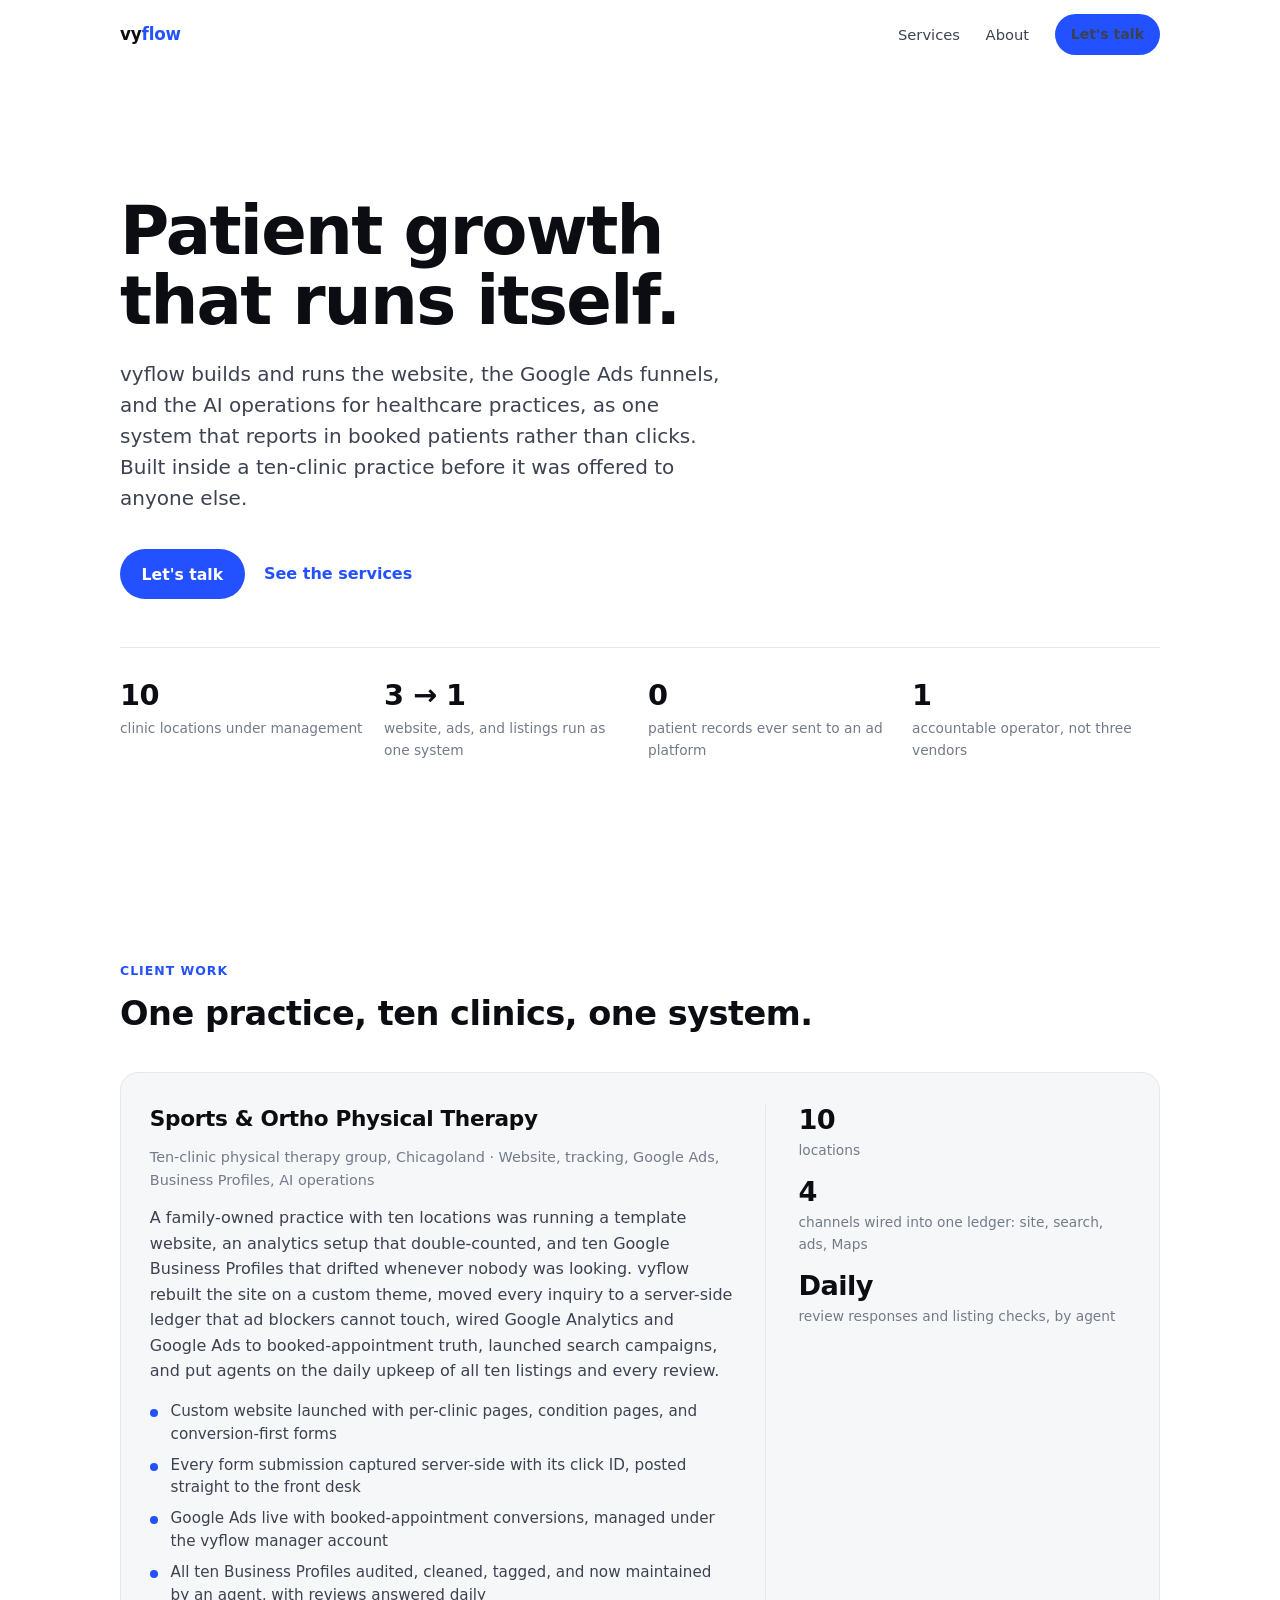
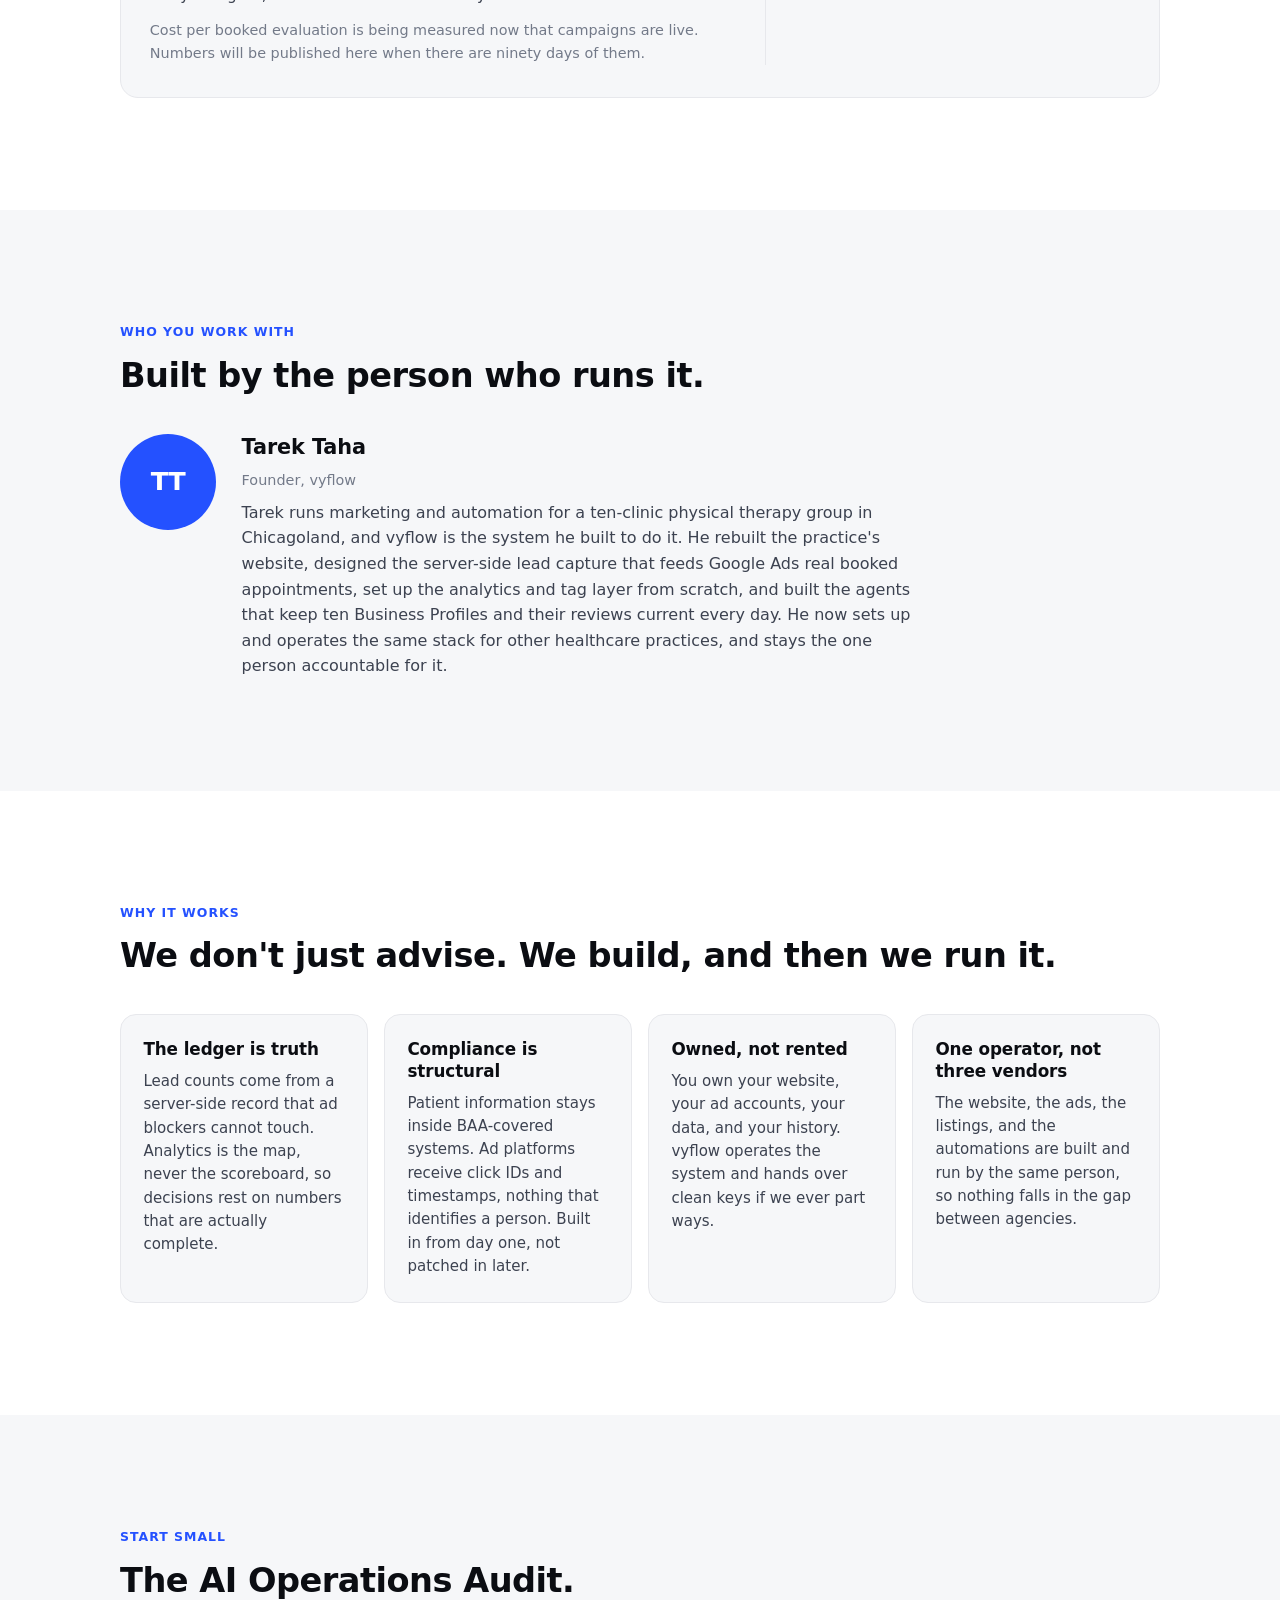
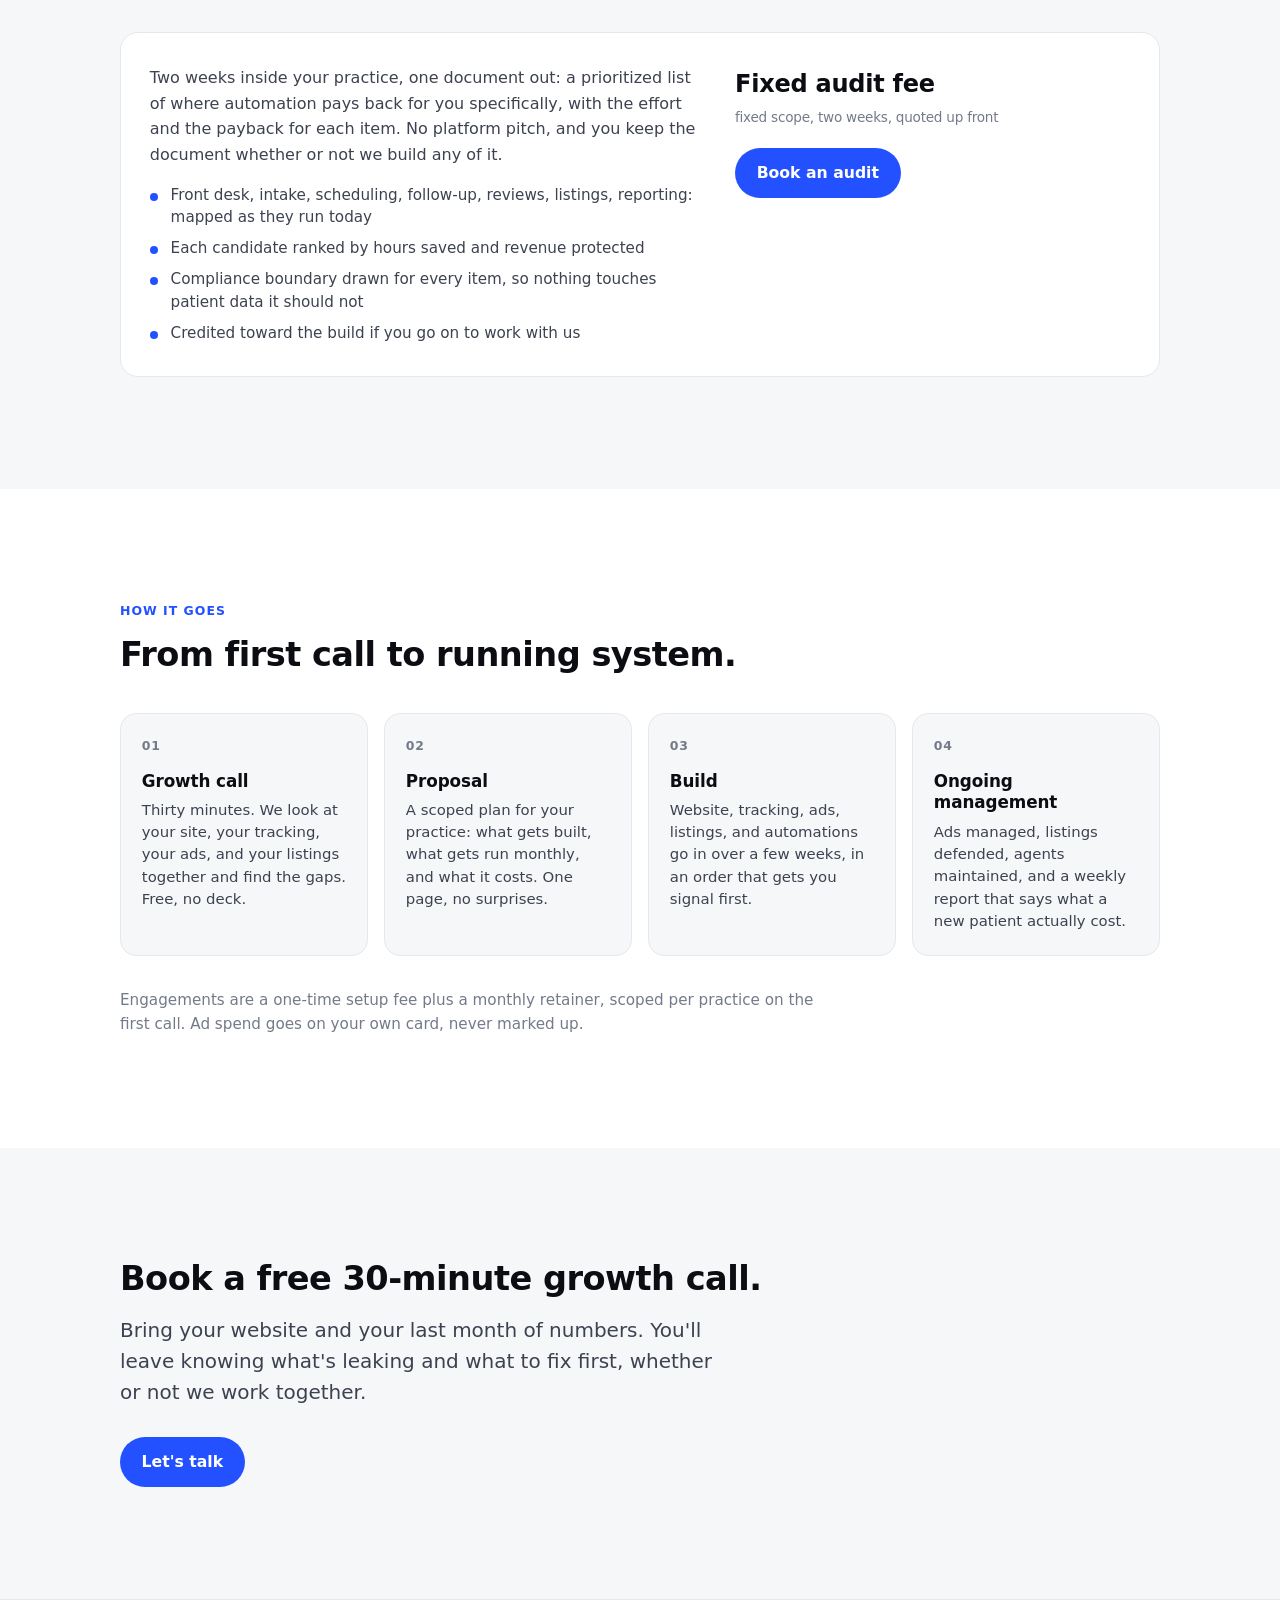
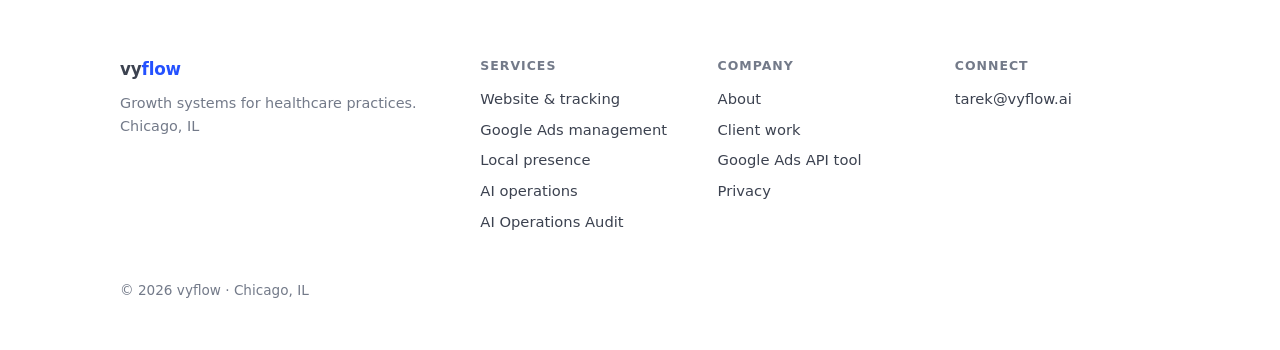
==== commit b05c12a4: "site v3: leftclick-style structure (hero + stats, S&O case study, team, differentiators, audit, proc" ====
--- a/index.html
+++ b/index.html
@@ -5,184 +5,7 @@
 <meta name="viewport" content="width=device-width, initial-scale=1">
 <title>vyflow · Patient growth that runs itself</title>
 <meta name="description" content="vyflow builds and runs the website, the Google Ads funnels, and the AI operations for healthcare practices, as one system that reports in booked patients.">
-<style>
-  :root {
-    --ink: #0b0d12;
-    --body: #3c4250;
-    --muted: #737a89;
-    --line: #e7e8ec;
-    --bg: #ffffff;
-    --surface: #f6f7f9;
-    --accent: #2451ff;
-    --accent-ink: #ffffff;
-    --nav-bg: rgba(255, 255, 255, 0.68);
-  }
-  @media (prefers-color-scheme: dark) {
-    :root {
-      --ink: #f2f4f8;
-      --body: #b8bdc9;
-      --muted: #7e8492;
-      --line: #23262e;
-      --bg: #0b0d12;
-      --surface: #14161c;
-      --accent: #5b7bff;
-      --accent-ink: #0b0d12;
-      --nav-bg: rgba(11, 13, 18, 0.68);
-    }
-  }
-  @media (prefers-reduced-transparency: reduce) {
-    :root { --nav-bg: var(--bg); }
-    .nav { backdrop-filter: none !important; }
-  }
-
-  * { box-sizing: border-box; margin: 0; }
-  html { scroll-behavior: smooth; }
-  @media (prefers-reduced-motion: reduce) { html { scroll-behavior: auto; } }
-
-  body {
-    font: 100%/1.6 system-ui, -apple-system, "Segoe UI", sans-serif;
-    font-optical-sizing: auto;
-    background: var(--bg);
-    color: var(--body);
-    -webkit-font-smoothing: antialiased;
-  }
-  .wrap { max-width: 68rem; margin: 0 auto; padding: 0 1.5rem; }
-
-  .nav {
-    position: sticky; top: 0; z-index: 10;
-    background: var(--nav-bg);
-    backdrop-filter: blur(20px) saturate(180%);
-    -webkit-backdrop-filter: blur(20px) saturate(180%);
-  }
-  .nav::after {
-    content: ""; position: absolute; inset: auto 0 -1px 0; height: 1px;
-    background: var(--line); opacity: 0; transition: opacity 240ms ease;
-  }
-  .nav.is-scrolled::after { opacity: 1; }
-  .nav-inner { display: flex; align-items: center; justify-content: space-between; gap: 1rem; padding: 0.9rem 1.5rem; max-width: 68rem; margin: 0 auto; }
-  .logo { font-weight: 650; font-size: 1.05rem; color: var(--ink); text-decoration: none; letter-spacing: -0.01em; }
-  .logo span { color: var(--accent); }
-  .nav-links { display: flex; gap: 1.4rem; align-items: center; font-size: 0.9rem; }
-  .nav-links a { color: var(--body); text-decoration: none; }
-  .nav-links a:hover { color: var(--ink); }
-  .nav-links a.cta { color: var(--accent); font-weight: 550; }
-  @media (max-width: 40rem) { .nav-links a:not(.cta) { display: none; } }
-
-  h1 {
-    font-size: clamp(2.4rem, 6vw, 4.2rem);
-    line-height: 1.04;
-    letter-spacing: -0.025em;
-    font-weight: 680;
-    color: var(--ink);
-    text-wrap: balance;
-  }
-  h2 {
-    font-size: clamp(1.5rem, 3vw, 2.1rem);
-    line-height: 1.15;
-    letter-spacing: -0.015em;
-    font-weight: 650;
-    color: var(--ink);
-    text-wrap: balance;
-  }
-  h3 { font-size: 1.05rem; line-height: 1.3; letter-spacing: -0.005em; font-weight: 620; color: var(--ink); }
-  .lead { font-size: clamp(1.05rem, 1.8vw, 1.25rem); line-height: 1.55; max-width: 38rem; }
-  .eyebrow {
-    font-size: 0.78rem; font-weight: 600; letter-spacing: 0.08em; text-transform: uppercase;
-    color: var(--accent); margin-bottom: 0.9rem;
-  }
-  .sub { max-width: 40rem; margin-top: 1rem; }
-
-  section { padding: clamp(4rem, 9vw, 7.5rem) 0; }
-  .hero { padding-top: clamp(4.5rem, 11vw, 8.5rem); }
-  .hero p.lead { margin: 1.4rem 0 2.2rem; }
-  .hero .for { font-size: 0.92rem; color: var(--muted); margin-top: 1.6rem; max-width: 38rem; }
-
-  .btn {
-    display: inline-block;
-    background: var(--accent); color: var(--accent-ink);
-    font-weight: 600; font-size: 0.98rem;
-    padding: 0.78rem 1.35rem; border-radius: 999px;
-    text-decoration: none;
-    transition: transform 320ms cubic-bezier(0.25, 1, 0.35, 1), box-shadow 320ms ease;
-  }
-  .btn:hover { transform: translateY(-1px); box-shadow: 0 6px 20px color-mix(in srgb, var(--accent) 30%, transparent); }
-  .btn:active { transform: scale(0.97); transition-duration: 90ms; }
-  a.quiet { color: var(--accent); text-decoration: none; font-weight: 550; }
-  a.quiet:hover { text-decoration: underline; }
-  .btn-row { display: flex; gap: 1.2rem; align-items: center; flex-wrap: wrap; }
-
-  .grid { display: grid; grid-template-columns: repeat(auto-fit, minmax(15rem, 1fr)); gap: 1rem; margin-top: 2.4rem; }
-  .card {
-    background: var(--surface);
-    border: 1px solid var(--line);
-    border-radius: 16px;
-    padding: 1.5rem 1.4rem;
-    transition: transform 420ms cubic-bezier(0.25, 1, 0.35, 1);
-  }
-  .card:hover { transform: translateY(-3px); }
-  .card h3 { margin-bottom: 0.55rem; }
-  .card p { font-size: 0.94rem; line-height: 1.55; }
-  .card .num {
-    font-variant-numeric: tabular-nums;
-    font-size: 0.78rem; font-weight: 600; color: var(--muted);
-    display: block; margin-bottom: 1.1rem; letter-spacing: 0.06em;
-  }
-
-  /* tiers */
-  .tiers { display: grid; grid-template-columns: repeat(auto-fit, minmax(16rem, 1fr)); gap: 1rem; margin-top: 2.4rem; align-items: stretch; }
-  .tier {
-    background: var(--surface); border: 1px solid var(--line); border-radius: 18px;
-    padding: 1.7rem 1.5rem; display: flex; flex-direction: column; gap: 1rem;
-  }
-  .tier.featured { border-color: color-mix(in srgb, var(--accent) 55%, var(--line)); box-shadow: 0 10px 40px color-mix(in srgb, var(--accent) 10%, transparent); }
-  .tier .stage { font-size: 0.78rem; font-weight: 600; letter-spacing: 0.08em; text-transform: uppercase; color: var(--muted); }
-  .tier h3 { font-size: 1.5rem; letter-spacing: -0.02em; }
-  .tier .job { font-size: 0.98rem; color: var(--ink); }
-  .tier .price { font-size: 1.35rem; font-weight: 650; color: var(--ink); letter-spacing: -0.01em; font-variant-numeric: tabular-nums; }
-  .tier .price small { display: block; font-size: 0.82rem; font-weight: 400; color: var(--muted); letter-spacing: 0; margin-top: 0.2rem; }
-  .tier ul { list-style: none; padding: 0; display: grid; gap: 0.5rem; font-size: 0.93rem; line-height: 1.45; }
-  .tier li { padding-left: 1.2rem; position: relative; }
-  .tier li::before { content: ""; position: absolute; left: 0; top: 0.55em; width: 0.5rem; height: 0.5rem; border-radius: 50%; background: var(--accent); }
-  .tier li.inherit { color: var(--muted); }
-  .tier li.inherit::before { background: var(--line); }
-  .tier .foot { margin-top: auto; font-size: 0.86rem; color: var(--muted); }
-  .note { font-size: 0.9rem; color: var(--muted); margin-top: 1.6rem; max-width: 44rem; }
-
-  /* audit offer */
-  .offer { background: var(--surface); border: 1px solid var(--line); border-radius: 18px; padding: 2rem 1.8rem; display: grid; grid-template-columns: 1.4fr 1fr; gap: 2rem; margin-top: 2rem; }
-  .offer .price { font-size: 1.6rem; font-weight: 650; color: var(--ink); letter-spacing: -0.01em; }
-  .offer .price small { display: block; font-size: 0.85rem; font-weight: 400; color: var(--muted); }
-  .offer ul { padding-left: 1.1rem; font-size: 0.94rem; display: grid; gap: 0.4rem; margin-top: 0.8rem; }
-  @media (max-width: 44rem) { .offer { grid-template-columns: 1fr; } }
-
-  .principles { display: grid; gap: 0; margin-top: 2rem; border-top: 1px solid var(--line); }
-  .principle {
-    display: grid; grid-template-columns: minmax(9rem, 14rem) 1fr; gap: 1.5rem;
-    padding: 1.6rem 0; border-bottom: 1px solid var(--line);
-  }
-  .principle h3 { padding-top: 0.1rem; }
-  .principle p { font-size: 0.97rem; max-width: 34rem; }
-  @media (max-width: 40rem) { .principle { grid-template-columns: 1fr; gap: 0.4rem; } }
-
-  .about { background: var(--surface); }
-  .about .wrap { max-width: 44rem; }
-  .about p { margin-top: 1.2rem; }
-
-  footer { padding: 3rem 0 3.5rem; border-top: 1px solid var(--line); }
-  .foot { display: flex; justify-content: space-between; gap: 1rem; flex-wrap: wrap; font-size: 0.88rem; color: var(--muted); }
-  .foot a { color: var(--muted); text-decoration: none; }
-  .foot a:hover { color: var(--ink); }
-
-  .reveal { opacity: 0; transform: translateY(14px); animation: rise 700ms cubic-bezier(0.25, 1, 0.35, 1) forwards; }
-  .reveal.d1 { animation-delay: 90ms; }
-  .reveal.d2 { animation-delay: 180ms; }
-  @keyframes rise { to { opacity: 1; transform: none; } }
-  @media (prefers-reduced-motion: reduce) {
-    .reveal { animation: fadein 240ms ease forwards; transform: none; }
-    @keyframes fadein { to { opacity: 1; } }
-    .btn, .card { transition: none; }
-  }
-</style>
+<link rel="stylesheet" href="/site.css">
 </head>
 <body>
 
@@ -190,123 +13,110 @@
   <div class="nav-inner">
     <a class="logo" href="/">vy<span>flow</span></a>
     <div class="nav-links">
-      <a href="#services">Services</a>
-      <a href="#google-ads">Google Ads</a>
-      <a href="#audit">AI audit</a>
-      <a href="#how">How it works</a>
-      <a class="cta" href="mailto:tarek@vyflow.ai">tarek@vyflow.ai</a>
+      <a href="/services.html">Services</a>
+      <a href="/#about">About</a>
+      <a class="btn small" href="mailto:tarek@vyflow.ai?subject=Let%27s%20talk">Let's talk</a>
     </div>
   </div>
 </nav>
 
 <header class="hero">
   <div class="wrap">
-    <div class="eyebrow reveal">For healthcare practices</div>
     <h1 class="reveal">Patient growth that runs itself.</h1>
-    <p class="lead reveal d1">vyflow builds and runs the website, the Google Ads funnels, and the AI operations for healthcare practices, as one system that reports in booked patients rather than clicks.</p>
+    <p class="lead reveal d1">vyflow builds and runs the website, the Google Ads funnels, and the AI operations for healthcare practices, as one system that reports in booked patients rather than clicks. Built inside a ten-clinic practice before it was offered to anyone else.</p>
     <div class="btn-row reveal d2">
-      <a class="btn" href="mailto:tarek@vyflow.ai">Start a conversation</a>
-      <a class="quiet" href="#services">See how we work</a>
+      <a class="btn" href="mailto:tarek@vyflow.ai?subject=Let%27s%20talk">Let's talk</a>
+      <a class="quiet" href="/services.html">See the services</a>
     </div>
-    <p class="for reveal d2">Most practices pay for a website, an ads vendor, and someone to babysit their Google listings, and none of the three talk to each other. vyflow replaces them with one system that captures every inquiry with its source, follows it to a booked appointment, and feeds that truth back into the ads, the listings, and the front desk.</p>
+    <div class="stats reveal d2">
+      <div class="stat"><span class="v">10</span><span class="k">clinic locations under management</span></div>
+      <div class="stat"><span class="v">3 → 1</span><span class="k">website, ads, and listings run as one system</span></div>
+      <div class="stat"><span class="v">0</span><span class="k">patient records ever sent to an ad platform</span></div>
+      <div class="stat"><span class="v">1</span><span class="k">accountable operator, not three vendors</span></div>
+    </div>
   </div>
 </header>
 
-<section id="services">
+<section id="work">
   <div class="wrap">
-    <div class="eyebrow">Services</div>
-    <h2>One system, three ways in.</h2>
-    <p class="sub">Every client runs the same stack. You can start at any tier, but the tracking layer is part of all three, because the loop does not work without it.</p>
-
-    <div class="tiers">
-      <div class="tier">
-        <div class="stage">Build</div>
-        <h3>A website that tracks itself</h3>
-        <p class="job">For a practice that wants to see the truth before spending on ads.</p>
-        <div class="price">One-time setup fee<small>scoped to your site, your locations, and what already exists</small></div>
-        <ul>
-          <li>Website redesign on a custom theme: per-location pages, condition pages, conversion-first forms</li>
-          <li>Tracking stack: server-side lead ledger, Google Tag Manager, GA4 key events, call tracking</li>
-          <li>Google Business Profile audit and cleanup for every location</li>
-          <li>30 days of post-launch support</li>
+    <div class="eyebrow">Client work</div>
+    <h2>One practice, ten clinics, one system.</h2>
+    <div class="case">
+      <div class="case-body">
+        <h3>Sports &amp; Ortho Physical Therapy</h3>
+        <p class="meta">Ten-clinic physical therapy group, Chicagoland · Website, tracking, Google Ads, Business Profiles, AI operations</p>
+        <p>A family-owned practice with ten locations was running a template website, an analytics setup that double-counted, and ten Google Business Profiles that drifted whenever nobody was looking. vyflow rebuilt the site on a custom theme, moved every inquiry to a server-side ledger that ad blockers cannot touch, wired Google Analytics and Google Ads to booked-appointment truth, launched search campaigns, and put agents on the daily upkeep of all ten listings and every review.</p>
+        <ul class="ticks">
+          <li>Custom website launched with per-clinic pages, condition pages, and conversion-first forms</li>
+          <li>Every form submission captured server-side with its click ID, posted straight to the front desk</li>
+          <li>Google Ads live with booked-appointment conversions, managed under the vyflow manager account</li>
+          <li>All ten Business Profiles audited, cleaned, tagged, and now maintained by an agent, with reviews answered daily</li>
         </ul>
-        <div class="foot">Typically six to eight weeks. Website care available as an add-on.</div>
+        <p class="meta">Cost per booked evaluation is being measured now that campaigns are live. Numbers will be published here when there are ninety days of them.</p>
       </div>
-
-      <div class="tier featured">
-        <div class="stage">Grow</div>
-        <h3>Fill open capacity</h3>
-        <p class="job">For a practice with open schedule capacity and no reliable way to tell which marketing fills it.</p>
-        <div class="price">Monthly retainer<small>scoped to the practice. Ad spend is billed directly to your own card, never marked up.</small></div>
-        <ul>
-          <li class="inherit">Everything in Build, plus:</li>
-          <li>Google Ads built and managed for every clinic you have, under the vyflow manager account</li>
-          <li>Landing pages per condition and service line</li>
-          <li>Offline conversion loop: booked appointments fed back to Google Ads so bidding learns from real patients</li>
-          <li>Weekly performance report in plain language</li>
-          <li>Website care included: hosting, updates, edits, monitoring</li>
-        </ul>
-        <div class="foot">Have a good site already? A tracking retrofit gets you in without a rebuild.</div>
-      </div>
-
-      <div class="tier">
-        <div class="stage">Automate</div>
-        <h3>Growth on autopilot</h3>
-        <p class="job">For a practice whose front desk is the bottleneck.</p>
-        <div class="price">Monthly retainer<small>scoped to the practice. Telephony and AI usage passed through at cost.</small></div>
-        <ul>
-          <li class="inherit">Everything in Grow, plus:</li>
-          <li>Business Profile agent: posts, hours, and listing defense across every location</li>
-          <li>Review responder</li>
-          <li>Lead follow-up and status agent, so front-desk activity flows back into the ledger</li>
-          <li>Voice agent for after-hours calls, missed calls, and appointment requests</li>
-          <li>Quarterly AI roadmap review for the practice</li>
-        </ul>
-        <div class="foot">Built on top of Grow, or on your existing tracking stack.</div>
+      <div class="case-side">
+        <div class="case-stat"><span class="v">10</span><span class="k">locations</span></div>
+        <div class="case-stat"><span class="v">4</span><span class="k">channels wired into one ledger: site, search, ads, Maps</span></div>
+        <div class="case-stat"><span class="v">Daily</span><span class="k">review responses and listing checks, by agent</span></div>
       </div>
     </div>
-    <p class="note">Every practice is priced on a conversation, not a rate card: a single clinic and a ten-location group need different amounts of work. vyflow works only with healthcare, because the compliance-safe architecture is the whole point.</p>
   </div>
 </section>
 
-<section id="google-ads" style="padding-top:0">
+<section id="about" class="alt">
   <div class="wrap">
-    <div class="eyebrow">Google Ads management</div>
-    <h2>We run your Google Ads account, and we connect it to what actually happened.</h2>
-    <p class="lead" style="margin-top:1.2rem">vyflow is a Google Ads agency for healthcare practices. Client accounts are linked under the vyflow manager account, and vyflow staff build the campaigns, manage the budgets, and report the results every week.</p>
-    <div class="grid">
-      <div class="card">
-        <span class="num">01</span>
-        <h3>Campaign build and management</h3>
-        <p>Search campaigns structured per clinic location, with keyword, ad copy, negative-keyword, and budget decisions made by a person who is accountable for the outcome.</p>
-      </div>
-      <div class="card">
-        <span class="num">02</span>
-        <h3>Offline conversion uploads</h3>
-        <p>Our internal tool uses the Google Ads API to upload booked-appointment conversions, keyed by click ID only. No patient information ever reaches Google Ads.</p>
-      </div>
-      <div class="card">
-        <span class="num">03</span>
-        <h3>Weekly reporting</h3>
-        <p>Campaign, ad group, and search-term performance pulled through the Google Ads API into a weekly report your practice can actually read.</p>
+    <div class="eyebrow">Who you work with</div>
+    <h2>Built by the person who runs it.</h2>
+    <div class="team">
+      <div class="person">
+        <div class="avatar" aria-hidden="true">TT</div>
+        <div>
+          <h3>Tarek Taha</h3>
+          <p class="meta">Founder, vyflow</p>
+          <p>Tarek runs marketing and automation for a ten-clinic physical therapy group in Chicagoland, and vyflow is the system he built to do it. He rebuilt the practice's website, designed the server-side lead capture that feeds Google Ads real booked appointments, set up the analytics and tag layer from scratch, and built the agents that keep ten Business Profiles and their reviews current every day. He now sets up and operates the same stack for other healthcare practices, and stays the one person accountable for it.</p>
+        </div>
       </div>
     </div>
-    <p style="margin-top:2rem"><a class="quiet" href="/google-ads-api.html">How our Google Ads API tool works &rarr;</a></p>
   </div>
 </section>
 
-<section id="audit" style="padding-top:0">
+<section id="build">
   <div class="wrap">
-    <div class="eyebrow">Standalone offer</div>
-    <h2>AI Operations Audit</h2>
+    <div class="eyebrow">Why it works</div>
+    <h2>We don't just advise. We build, and then we run it.</h2>
+    <div class="grid">
+      <div class="card">
+        <h3>The ledger is truth</h3>
+        <p>Lead counts come from a server-side record that ad blockers cannot touch. Analytics is the map, never the scoreboard, so decisions rest on numbers that are actually complete.</p>
+      </div>
+      <div class="card">
+        <h3>Compliance is structural</h3>
+        <p>Patient information stays inside BAA-covered systems. Ad platforms receive click IDs and timestamps, nothing that identifies a person. Built in from day one, not patched in later.</p>
+      </div>
+      <div class="card">
+        <h3>Owned, not rented</h3>
+        <p>You own your website, your ad accounts, your data, and your history. vyflow operates the system and hands over clean keys if we ever part ways.</p>
+      </div>
+      <div class="card">
+        <h3>One operator, not three vendors</h3>
+        <p>The website, the ads, the listings, and the automations are built and run by the same person, so nothing falls in the gap between agencies.</p>
+      </div>
+    </div>
+  </div>
+</section>
+
+<section id="audit" class="alt">
+  <div class="wrap">
+    <div class="eyebrow">Start small</div>
+    <h2>The AI Operations Audit.</h2>
     <div class="offer">
       <div>
-        <p>Two weeks inside your practice, one document out: a prioritized list of where automation pays back for you specifically, with the effort and the payback for each item. No platform pitch, no vendor lock-in, and you keep the document whether or not we build any of it.</p>
-        <ul>
+        <p>Two weeks inside your practice, one document out: a prioritized list of where automation pays back for you specifically, with the effort and the payback for each item. No platform pitch, and you keep the document whether or not we build any of it.</p>
+        <ul class="ticks">
           <li>Front desk, intake, scheduling, follow-up, reviews, listings, reporting: mapped as they run today</li>
           <li>Each candidate ranked by hours saved and revenue protected</li>
           <li>Compliance boundary drawn for every item, so nothing touches patient data it should not</li>
-          <li>Credited toward Automate if you go on to build with us</li>
+          <li>Credited toward the build if you go on to work with us</li>
         </ul>
       </div>
       <div>
@@ -317,42 +127,55 @@
   </div>
 </section>
 
-<section id="how" style="padding-top:0">
+<section id="process">
   <div class="wrap">
-    <div class="eyebrow">How it works</div>
-    <h2>Three rules make it trustworthy.</h2>
-    <div class="principles">
-      <div class="principle">
-        <h3>The ledger is truth</h3>
-        <p>Lead counts come from a server-side record that ad blockers cannot touch. Analytics is the map, never the scoreboard, so decisions rest on numbers that are actually complete.</p>
-      </div>
-      <div class="principle">
-        <h3>Compliance is structural</h3>
-        <p>Patient information stays inside BAA-covered systems. Ad platforms receive click IDs and timestamps, nothing that identifies a person. Built in from day one, not patched in later.</p>
-      </div>
-      <div class="principle">
-        <h3>Owned, not rented</h3>
-        <p>Clients own their website, their ad accounts, their data, and their history. vyflow operates the system and hands over clean keys if we ever part ways. No hostage infrastructure.</p>
-      </div>
-    </div>
+    <div class="eyebrow">How it goes</div>
+    <h2>From first call to running system.</h2>
+    <ol class="steps">
+      <li><h3>Growth call</h3><p>Thirty minutes. We look at your site, your tracking, your ads, and your listings together and find the gaps. Free, no deck.</p></li>
+      <li><h3>Proposal</h3><p>A scoped plan for your practice: what gets built, what gets run monthly, and what it costs. One page, no surprises.</p></li>
+      <li><h3>Build</h3><p>Website, tracking, ads, listings, and automations go in over a few weeks, in an order that gets you signal first.</p></li>
+      <li><h3>Ongoing management</h3><p>Ads managed, listings defended, agents maintained, and a weekly report that says what a new patient actually cost.</p></li>
+    </ol>
+    <p class="engage">Engagements are a one-time setup fee plus a monthly retainer, scoped per practice on the first call. Ad spend goes on your own card, never marked up.</p>
   </div>
 </section>
 
-<section class="about" id="about">
+<section id="cta" class="final">
   <div class="wrap">
-    <div class="eyebrow">About</div>
-    <h2>Built inside a real practice.</h2>
-    <p>vyflow was built by Tarek Taha while running marketing and automation for a ten-clinic physical therapy group in Chicagoland. The stack described here is not a proposal. It is the system that captures, tracks, and reports that group's patient growth every day, from the website and the Google Ads account to the agents that keep ten Business Profiles current.</p>
-    <p>Now it is offered as a service: the same architecture, set up and operated for your practice.</p>
-    <p style="margin-top:2rem"><a class="btn" href="mailto:tarek@vyflow.ai">Talk to Tarek</a></p>
+    <h2>Book a free 30-minute growth call.</h2>
+    <p class="lead">Bring your website and your last month of numbers. You'll leave knowing what's leaking and what to fix first, whether or not we work together.</p>
+    <p style="margin-top:1.8rem"><a class="btn" href="mailto:tarek@vyflow.ai?subject=Growth%20call">Let's talk</a></p>
   </div>
 </section>
 
 <footer>
-  <div class="wrap foot">
-    <div>© 2026 vyflow · Chicago, IL</div>
-    <div><a href="/google-ads-api.html">Google Ads API</a> · <a href="/privacy.html">Privacy</a> · <a href="mailto:tarek@vyflow.ai">tarek@vyflow.ai</a></div>
+  <div class="wrap foot-cols">
+    <div>
+      <a class="logo" href="/">vy<span>flow</span></a>
+      <p class="meta" style="margin-top:0.6rem">Growth systems for healthcare practices.<br>Chicago, IL</p>
+    </div>
+    <div>
+      <h4>Services</h4>
+      <a href="/services.html#website">Website &amp; tracking</a>
+      <a href="/services.html#ads">Google Ads management</a>
+      <a href="/services.html#local">Local presence</a>
+      <a href="/services.html#ai">AI operations</a>
+      <a href="/services.html#audit">AI Operations Audit</a>
+    </div>
+    <div>
+      <h4>Company</h4>
+      <a href="/#about">About</a>
+      <a href="/#work">Client work</a>
+      <a href="/google-ads-api.html">Google Ads API tool</a>
+      <a href="/privacy.html">Privacy</a>
+    </div>
+    <div>
+      <h4>Connect</h4>
+      <a href="mailto:tarek@vyflow.ai">tarek@vyflow.ai</a>
+    </div>
   </div>
+  <div class="wrap copy">© 2026 vyflow · Chicago, IL</div>
 </footer>
 
 <script>
--- a/site.css
+++ b/site.css
@@ -0,0 +1,148 @@
+:root {
+  --ink: #0b0d12; --body: #3c4250; --muted: #737a89; --line: #e7e8ec;
+  --bg: #ffffff; --surface: #f6f7f9; --accent: #2451ff; --accent-ink: #ffffff;
+  --nav-bg: rgba(255, 255, 255, 0.68);
+}
+@media (prefers-color-scheme: dark) {
+  :root {
+    --ink: #f2f4f8; --body: #b8bdc9; --muted: #7e8492; --line: #23262e;
+    --bg: #0b0d12; --surface: #14161c; --accent: #5b7bff; --accent-ink: #0b0d12;
+    --nav-bg: rgba(11, 13, 18, 0.68);
+  }
+}
+@media (prefers-reduced-transparency: reduce) { :root { --nav-bg: var(--bg); } .nav { backdrop-filter: none !important; } }
+
+* { box-sizing: border-box; margin: 0; }
+html { scroll-behavior: smooth; }
+@media (prefers-reduced-motion: reduce) { html { scroll-behavior: auto; } }
+body { font: 100%/1.6 system-ui, -apple-system, "Segoe UI", sans-serif; font-optical-sizing: auto; background: var(--bg); color: var(--body); -webkit-font-smoothing: antialiased; }
+.wrap { max-width: 68rem; margin: 0 auto; padding: 0 1.5rem; }
+
+/* nav */
+.nav { position: sticky; top: 0; z-index: 10; background: var(--nav-bg); backdrop-filter: blur(20px) saturate(180%); -webkit-backdrop-filter: blur(20px) saturate(180%); }
+.nav::after { content: ""; position: absolute; inset: auto 0 -1px 0; height: 1px; background: var(--line); opacity: 0; transition: opacity 240ms ease; }
+.nav.is-scrolled::after { opacity: 1; }
+.nav-inner { display: flex; align-items: center; justify-content: space-between; gap: 1rem; padding: 0.9rem 1.5rem; max-width: 68rem; margin: 0 auto; }
+.logo { font-weight: 650; font-size: 1.05rem; color: var(--ink); text-decoration: none; letter-spacing: -0.01em; }
+.logo span { color: var(--accent); }
+.nav-links { display: flex; gap: 1.6rem; align-items: center; font-size: 0.92rem; }
+.nav-links a { color: var(--body); text-decoration: none; }
+.nav-links a:hover { color: var(--ink); }
+
+/* type */
+h1 { font-size: clamp(2.4rem, 6vw, 4.2rem); line-height: 1.04; letter-spacing: -0.025em; font-weight: 680; color: var(--ink); text-wrap: balance; max-width: 16ch; }
+h2 { font-size: clamp(1.5rem, 3vw, 2.1rem); line-height: 1.15; letter-spacing: -0.015em; font-weight: 650; color: var(--ink); text-wrap: balance; }
+h3 { font-size: 1.05rem; line-height: 1.3; letter-spacing: -0.005em; font-weight: 620; color: var(--ink); }
+h4 { font-size: 0.78rem; font-weight: 600; letter-spacing: 0.08em; text-transform: uppercase; color: var(--muted); margin-bottom: 0.7rem; }
+.lead { font-size: clamp(1.05rem, 1.8vw, 1.25rem); line-height: 1.55; max-width: 38rem; }
+.eyebrow { font-size: 0.78rem; font-weight: 600; letter-spacing: 0.08em; text-transform: uppercase; color: var(--accent); margin-bottom: 0.9rem; }
+.meta { font-size: 0.9rem; color: var(--muted); }
+.sub { max-width: 40rem; margin-top: 1rem; }
+
+/* layout */
+section { padding: clamp(4rem, 9vw, 7rem) 0; }
+section.alt { background: var(--surface); }
+.hero { padding-top: clamp(4.5rem, 11vw, 8rem); padding-bottom: clamp(3rem, 7vw, 5.5rem); }
+.hero p.lead { margin: 1.4rem 0 2.2rem; }
+
+/* buttons */
+.btn { display: inline-block; background: var(--accent); color: var(--accent-ink); font-weight: 600; font-size: 0.98rem; padding: 0.78rem 1.35rem; border-radius: 999px; text-decoration: none; transition: transform 320ms cubic-bezier(0.25, 1, 0.35, 1), box-shadow 320ms ease; }
+.btn.small { font-size: 0.88rem; padding: 0.55rem 1rem; }
+.btn:hover { transform: translateY(-1px); box-shadow: 0 6px 20px color-mix(in srgb, var(--accent) 30%, transparent); }
+.btn:active { transform: scale(0.97); transition-duration: 90ms; }
+a.quiet { color: var(--accent); text-decoration: none; font-weight: 550; }
+a.quiet:hover { text-decoration: underline; }
+.btn-row { display: flex; gap: 1.2rem; align-items: center; flex-wrap: wrap; }
+
+/* stats row */
+.stats { display: grid; grid-template-columns: repeat(auto-fit, minmax(11rem, 1fr)); gap: 1rem; margin-top: 3rem; padding-top: 2rem; border-top: 1px solid var(--line); }
+.stat .v { display: block; font-size: 1.8rem; font-weight: 680; letter-spacing: -0.02em; color: var(--ink); font-variant-numeric: tabular-nums; line-height: 1.1; }
+.stat .k { display: block; font-size: 0.86rem; color: var(--muted); margin-top: 0.3rem; max-width: 16rem; }
+
+/* cards */
+.grid { display: grid; grid-template-columns: repeat(auto-fit, minmax(15rem, 1fr)); gap: 1rem; margin-top: 2.4rem; }
+.card { background: var(--surface); border: 1px solid var(--line); border-radius: 16px; padding: 1.5rem 1.4rem; transition: transform 420ms cubic-bezier(0.25, 1, 0.35, 1); }
+section.alt .card { background: var(--bg); }
+.card:hover { transform: translateY(-3px); }
+.card h3 { margin-bottom: 0.55rem; }
+.card p { font-size: 0.94rem; line-height: 1.55; }
+
+/* case study */
+.case { display: grid; grid-template-columns: 1.6fr 1fr; gap: 2rem; margin-top: 2.4rem; background: var(--surface); border: 1px solid var(--line); border-radius: 18px; padding: 2rem 1.8rem; }
+.case h3 { font-size: 1.35rem; letter-spacing: -0.015em; }
+.case-body p { margin-top: 0.8rem; }
+.case-side { display: grid; gap: 1rem; align-content: start; border-left: 1px solid var(--line); padding-left: 2rem; }
+.case-stat .v { display: block; font-size: 1.7rem; font-weight: 680; letter-spacing: -0.02em; color: var(--ink); font-variant-numeric: tabular-nums; line-height: 1.1; }
+.case-stat .k { display: block; font-size: 0.86rem; color: var(--muted); margin-top: 0.25rem; }
+@media (max-width: 48rem) { .case { grid-template-columns: 1fr; } .case-side { border-left: 0; padding-left: 0; border-top: 1px solid var(--line); padding-top: 1.4rem; grid-template-columns: repeat(auto-fit, minmax(9rem, 1fr)); } }
+
+ul.ticks { list-style: none; padding: 0; display: grid; gap: 0.5rem; margin-top: 1rem; font-size: 0.95rem; line-height: 1.5; }
+ul.ticks li { padding-left: 1.3rem; position: relative; }
+ul.ticks li::before { content: ""; position: absolute; left: 0; top: 0.6em; width: 0.5rem; height: 0.5rem; border-radius: 50%; background: var(--accent); }
+
+/* team */
+.team { margin-top: 2.4rem; }
+.person { display: grid; grid-template-columns: 6rem 1fr; gap: 1.6rem; align-items: start; max-width: 50rem; }
+.avatar { width: 6rem; height: 6rem; border-radius: 50%; background: var(--accent); color: var(--accent-ink); display: grid; place-items: center; font-weight: 700; font-size: 1.6rem; letter-spacing: -0.02em; }
+.person h3 { font-size: 1.3rem; }
+.person p { margin-top: 0.5rem; }
+@media (max-width: 36rem) { .person { grid-template-columns: 1fr; } }
+
+/* offer */
+.offer { background: var(--bg); border: 1px solid var(--line); border-radius: 18px; padding: 2rem 1.8rem; display: grid; grid-template-columns: 1.4fr 1fr; gap: 2rem; margin-top: 2rem; }
+section:not(.alt) .offer { background: var(--surface); }
+.price { font-size: 1.5rem; font-weight: 650; color: var(--ink); letter-spacing: -0.01em; }
+.price small { display: block; font-size: 0.85rem; font-weight: 400; color: var(--muted); margin-top: 0.2rem; }
+@media (max-width: 44rem) { .offer { grid-template-columns: 1fr; } }
+
+/* process */
+.steps { list-style: none; padding: 0; counter-reset: s; display: grid; grid-template-columns: repeat(auto-fit, minmax(13rem, 1fr)); gap: 1rem; margin-top: 2.4rem; }
+.steps li { counter-increment: s; background: var(--surface); border: 1px solid var(--line); border-radius: 16px; padding: 1.4rem 1.3rem; }
+.steps li::before { content: "0" counter(s); display: block; font-size: 0.78rem; font-weight: 600; letter-spacing: 0.06em; color: var(--muted); margin-bottom: 0.9rem; font-variant-numeric: tabular-nums; }
+.steps h3 { margin-bottom: 0.4rem; }
+.steps p { font-size: 0.93rem; line-height: 1.5; }
+.engage { margin-top: 2rem; max-width: 44rem; color: var(--muted); font-size: 0.95rem; }
+
+/* services page */
+.svc { display: grid; grid-template-columns: minmax(10rem, 16rem) 1fr; gap: 2rem; padding: 2.2rem 0; border-top: 1px solid var(--line); }
+.svc:last-of-type { border-bottom: 1px solid var(--line); }
+.svc h3 { font-size: 1.25rem; letter-spacing: -0.015em; }
+.svc .meta { margin-top: 0.4rem; }
+.svc ul.ticks { margin-top: 0; }
+@media (max-width: 44rem) { .svc { grid-template-columns: 1fr; gap: 0.8rem; } }
+.tiers { display: grid; grid-template-columns: repeat(auto-fit, minmax(15rem, 1fr)); gap: 1rem; margin-top: 2rem; }
+.tier { background: var(--surface); border: 1px solid var(--line); border-radius: 16px; padding: 1.5rem 1.4rem; }
+.tier .stage { font-size: 0.78rem; font-weight: 600; letter-spacing: 0.08em; text-transform: uppercase; color: var(--muted); }
+.tier h3 { font-size: 1.3rem; letter-spacing: -0.015em; margin: 0.4rem 0 0.5rem; }
+.tier p { font-size: 0.94rem; }
+
+/* final cta */
+section.final { background: var(--surface); text-align: left; }
+section.final .lead { margin-top: 1rem; }
+
+/* footer */
+footer { padding: 3.5rem 0 3rem; border-top: 1px solid var(--line); }
+.foot-cols { display: grid; grid-template-columns: 1.6fr repeat(3, 1fr); gap: 2rem; }
+.foot-cols a { display: block; color: var(--body); text-decoration: none; font-size: 0.92rem; margin-bottom: 0.45rem; }
+.foot-cols a:hover { color: var(--ink); }
+.foot-cols a.logo { display: inline; font-size: 1.05rem; }
+.copy { margin-top: 2.5rem; font-size: 0.85rem; color: var(--muted); }
+@media (max-width: 44rem) { .foot-cols { grid-template-columns: 1fr 1fr; } }
+
+/* reveal */
+.reveal { opacity: 0; transform: translateY(14px); animation: rise 700ms cubic-bezier(0.25, 1, 0.35, 1) forwards; }
+.reveal.d1 { animation-delay: 90ms; }
+.reveal.d2 { animation-delay: 180ms; }
+@keyframes rise { to { opacity: 1; transform: none; } }
+@media (prefers-reduced-motion: reduce) { .reveal { animation: fadein 240ms ease forwards; transform: none; } @keyframes fadein { to { opacity: 1; } } .btn, .card { transition: none; } }
+
+/* long-form pages (API, privacy) */
+.doc { max-width: 46rem; margin: 0 auto; padding: 3.5rem 1.5rem 5rem; }
+.doc h1 { font-size: clamp(1.9rem, 4vw, 2.5rem); max-width: none; margin-bottom: 0.5rem; }
+.doc h2 { font-size: 1.2rem; margin: 2.4rem 0 0.7rem; }
+.doc h3 { margin: 1.4rem 0 0.4rem; }
+.doc p, .doc li { margin-bottom: 0.9rem; }
+.doc ul, .doc ol { padding-left: 1.3rem; }
+.doc a { color: var(--accent); text-decoration: none; }
+.doc a:hover { text-decoration: underline; }
+.doc .meta { margin-bottom: 2.2rem; }
